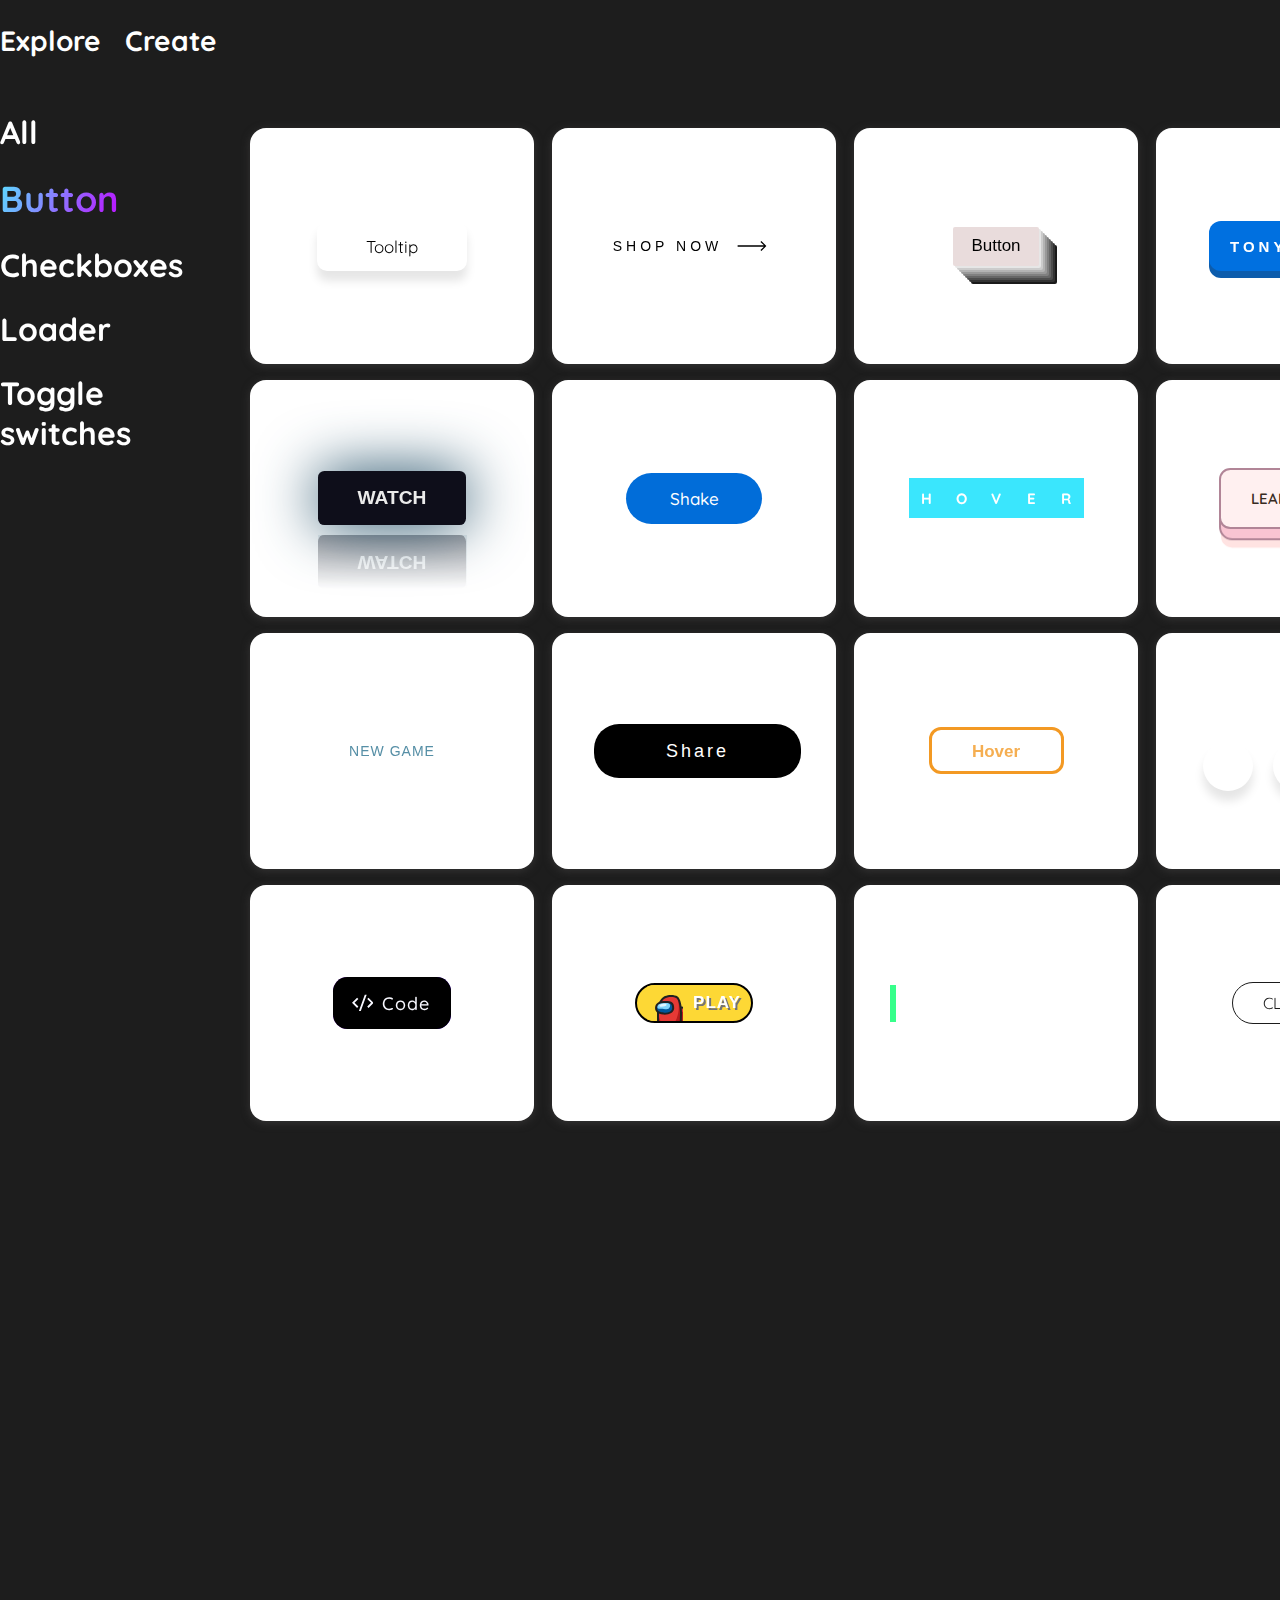
==== Button-page.html @ eda6293b "update" ====
<!DOCTYPE html>
<html lang="en">
  <head>
    <meta charset="UTF-8" />
    <meta http-equiv="X-UA-Compatible" content="IE=edge" />
    <meta name="viewport" content="width=device-width, initial-scale=1.0" />
    <title>Button-page</title>
    <link rel="stylesheet" href="./Button-page.css" />
    <link
      rel="stylesheet"
      href="https://cdnjs.cloudflare.com/ajax/libs/font-awesome/6.4.0/css/all.min.css"
      integrity="sha512-iecdLmaskl7CVkqkXNQ/ZH/XLlvWZOJyj7Yy7tcenmpD1ypASozpmT/E0iPtmFIB46ZmdtAc9eNBvH0H/ZpiBw=="
      crossorigin="anonymous"
      referrerpolicy="no-referrer"
    />
    <link rel="preconnect" href="https://fonts.googleapis.com">
  <link rel="preconnect" href="https://fonts.gstatic.com" crossorigin>
  <link href="https://fonts.googleapis.com/css2?family=Quicksand:wght@300;400;500;600;700&display=swap" rel="stylesheet">

  </head>
  <body>
    <header>
      <div class="h-start">
        <h4>Explore</h4>
        <h4>Create</h4>
      </div>
      <button class="signin" onclick="signInForm()">Sign in</button>
    </header>
    <section class="showcase-button">
      <div id="darken-element" onclick="turnoffFeild()">
    </div>
      <div id="signInField">
        <div id="escape-btn" onclick="turnoffFeild()">
            <i class="fa-solid fa-xmark" onclick="turnoffFeild()"></i>
        </div>
        <label for="email"> Email </label>
        <input type="email" id="Email" placeholder="Email" />
        <label for="password"> Password </label>
        <input type="password" id="Password" placeholder="Password" />
        <button class="Login-btn" type="submit">Sign in</button>
        <div class="signUpField">
          <div class="signUpLine">
            <p>Don't have one ?</p>
            <a href="" class="GoToSignUpField">Create one</a>
          </div>
        </div>
      </div>
      <div class="aside-wrapper">
        <aside class="element-picks">
            <a class="Element" href="link"" >All</>
            <a class="Element" href="/Button-page.html">Button</>
            <a class="Element" href="link">Checkboxes</a>
            <a class="Element" href="/Element-loader-page.html">Loader</a>
            <a class="Element" href="link">Toggle switches</a>
          </aside>
      </div>
      <section class="button-example">
        <div class="line first">
          <div class="small-square">
            <div class="uiverse-tooltip">
              <span class="tooltip-button">uiverse.io</span>
              <span> Tooltip </span>
            </div>
          </div>
          <div class="small-square">
            <button class="cta">
              <span class="hover-underline-animation"> Shop now </span>
              <svg
                viewBox="0 0 46 16"
                height="10"
                width="30"
                xmlns="http://www.w3.org/2000/svg"
                id="arrow-horizontal"
              >
                <path
                  transform="translate(30)"
                  d="M8,0,6.545,1.455l5.506,5.506H-30V9.039H12.052L6.545,14.545,8,16l8-8Z"
                  data-name="Path 10"
                  id="Path_10"
                ></path>
              </svg>
            </button>
          </div>
          <div class="small-square">
            <button class="stack-btn">Button</button>
          </div>
          <div class="small-square">
            <button class="drop-btn" alt="tony stark">
              <i>t</i>
              <i>o</i>
              <i>n</i>
              <i>y</i>
              <i>&nbsp;</i>
              <i>s</i>
              <i>t</i>
              <i>a</i>
              <i>r</i>
              <i>k</i>
            </button>
          </div>
        </div>
        <div class="line second">
          <div class="small-square">
            <button class="btn-watch">Watch</button>
          </div>
          <div class="small-square">
            <button class="shake">Shake</button>
          </div>
          <div class="small-square">
            <div class="button-hover">
              <div class="box-fall">H</div>
              <div class="box-fall">O</div>
              <div class="box-fall">V</div>
              <div class="box-fall">E</div>
              <div class="box-fall">R</div>
            </div>
          </div>
          <div class="small-square">
            <button class="learn-more">Learn More</button>
          </div>
        </div>
        <div class="line third">
          <div class="small-square">
            <div class="buttons">
              <button class="btn">
                <span></span>
                <p
                  data-start="good luck!"
                  data-text="start!"
                  data-title="new game"
                ></p>
              </button>
            </div>
          </div>
          <div class="small-square">
            <button class="social">
              <span>Share</span>
              <div class="container-btn">
                <svg
                  height="45"
                  width="45"
                  xmlns="http://www.w3.org/2000/svg"
                  version="1.1"
                  viewBox="0 0 1024 1024"
                  class="icon"
                >
                  <path
                    fill=""
                    d="M962.267429 233.179429q-38.253714 56.027429-92.598857 95.451429 0.585143 7.972571 0.585143 23.990857 0 74.313143-21.723429 148.260571t-65.974857 141.970286-105.398857 120.32-147.456 83.456-184.539429 31.158857q-154.843429 0-283.428571-82.870857 19.968 2.267429 44.544 2.267429 128.585143 0 229.156571-78.848-59.977143-1.170286-107.446857-36.864t-65.170286-91.136q18.870857 2.852571 34.889143 2.852571 24.576 0 48.566857-6.290286-64-13.165714-105.984-63.707429t-41.984-117.394286l0-2.267429q38.838857 21.723429 83.456 23.405714-37.741714-25.161143-59.977143-65.682286t-22.308571-87.990857q0-50.322286 25.161143-93.110857 69.12 85.138286 168.301714 136.265143t212.260571 56.832q-4.534857-21.723429-4.534857-42.276571 0-76.580571 53.979429-130.56t130.56-53.979429q80.018286 0 134.875429 58.294857 62.317714-11.995429 117.174857-44.544-21.138286 65.682286-81.115429 101.741714 53.174857-5.705143 106.276571-28.598857z"
                  ></path>
                </svg>
                <svg
                  height="45"
                  width="45"
                  xmlns="http://www.w3.org/2000/svg"
                  version="1.1"
                  viewBox="0 0 1024 1024"
                  class="icon"
                >
                  <path
                    fill=""
                    d="M123.52064 667.99143l344.526782 229.708899 0-205.136409-190.802457-127.396658zM88.051421 585.717469l110.283674-73.717469-110.283674-73.717469 0 147.434938zM556.025711 897.627196l344.526782-229.708899-153.724325-102.824168-190.802457 127.396658 0 205.136409zM512 615.994287l155.406371-103.994287-155.406371-103.994287-155.406371 103.994287zM277.171833 458.832738l190.802457-127.396658 0-205.136409-344.526782 229.708899zM825.664905 512l110.283674 73.717469 0-147.434938zM746.828167 458.832738l153.724325-102.824168-344.526782-229.708899 0 205.136409zM1023.926868 356.00857l0 311.98286q0 23.402371-19.453221 36.566205l-467.901157 311.98286q-11.993715 7.459506-24.57249 7.459506t-24.57249-7.459506l-467.901157-311.98286q-19.453221-13.163834-19.453221-36.566205l0-311.98286q0-23.402371 19.453221-36.566205l467.901157-311.98286q11.993715-7.459506 24.57249-7.459506t24.57249 7.459506l467.901157 311.98286q19.453221 13.163834 19.453221 36.566205z"
                  ></path>
                </svg>
                <svg
                  height="45"
                  width="45"
                  xmlns="http://www.w3.org/2000/svg"
                  version="1.1"
                  viewBox="0 0 1024 1024"
                  class="icon"
                >
                  <path
                    fill=""
                    d="M950.930286 512q0 143.433143-83.748571 257.974857t-216.283429 158.573714q-15.433143 2.852571-22.601143-4.022857t-7.168-17.115429l0-120.539429q0-55.442286-29.696-81.115429 32.548571-3.437714 58.587429-10.313143t53.686857-22.308571 46.299429-38.034286 30.281143-59.977143 11.702857-86.016q0-69.12-45.129143-117.686857 21.138286-52.004571-4.534857-116.589714-16.018286-5.12-46.299429 6.290286t-52.589714 25.161143l-21.723429 13.677714q-53.174857-14.848-109.714286-14.848t-109.714286 14.848q-9.142857-6.290286-24.283429-15.433143t-47.689143-22.016-49.152-7.68q-25.161143 64.585143-4.022857 116.589714-45.129143 48.566857-45.129143 117.686857 0 48.566857 11.702857 85.723429t29.988571 59.977143 46.006857 38.253714 53.686857 22.308571 58.587429 10.313143q-22.820571 20.553143-28.013714 58.88-11.995429 5.705143-25.746286 8.557714t-32.548571 2.852571-37.449143-12.288-31.744-35.693714q-10.825143-18.285714-27.721143-29.696t-28.306286-13.677714l-11.410286-1.682286q-11.995429 0-16.603429 2.56t-2.852571 6.582857 5.12 7.972571 7.460571 6.875429l4.022857 2.852571q12.580571 5.705143 24.868571 21.723429t17.993143 29.110857l5.705143 13.165714q7.460571 21.723429 25.161143 35.108571t38.253714 17.115429 39.716571 4.022857 31.744-1.974857l13.165714-2.267429q0 21.723429 0.292571 50.834286t0.292571 30.866286q0 10.313143-7.460571 17.115429t-22.820571 4.022857q-132.534857-44.032-216.283429-158.573714t-83.748571-257.974857q0-119.442286 58.88-220.306286t159.744-159.744 220.306286-58.88 220.306286 58.88 159.744 159.744 58.88 220.306286z"
                  ></path>
                </svg>
              </div>
            </button>
          </div>
          <div class="small-square">
            <div class="container-button">
              <div class="hover bt-1"></div>
              <div class="hover bt-2"></div>
              <div class="hover bt-3"></div>
              <div class="hover bt-4"></div>
              <div class="hover bt-5"></div>
              <div class="hover bt-6"></div>
              <button class="clicked-btn"></button>
            </div>
          </div>
          <div class="small-square">
            <ul class="wrapper-btn-social">
              <li class="icon-social facebook">
                <span class="tooltip-social">Facebook</span>
                <span><i class="fab fa-facebook-f"></i></span>
              </li>
              <li class="icon-social twitter">
                <span class="tooltip-social">Twitter</span>
                <span><i class="fab fa-twitter"></i></span>
              </li>
              <li class="icon-social instagram">
                <span class="tooltip-social">Instagram</span>
                <span><i class="fab fa-instagram"></i></span>
              </li>
            </ul>
          </div>
        </div>
        <div class="line fourth">
          <div class="small-square">
            <button class="cssbuttons-io">
              <span
                ><svg xmlns="http://www.w3.org/2000/svg" viewBox="0 0 24 24">
                  <path fill="none" d="M0 0h24v24H0z"></path>
                  <path
                    fill="currentColor"
                    d="M24 12l-5.657 5.657-1.414-1.414L21.172 12l-4.243-4.243 1.414-1.414L24 12zM2.828 12l4.243 4.243-1.414 1.414L0 12l5.657-5.657L7.07 7.757 2.828 12zm6.96 9H7.66l6.552-18h2.128L9.788 21z"
                  ></path>
                </svg>
                Code</span
              >
            </button>
          </div>
          <div class="small-square">
            <button class="amongus">
              <svg
                height="36px"
                width="36px"
                viewBox="0 0 36 36"
                xmlns="http://www.w3.org/2000/svg"
              >
                <rect fill="#fdd835" y="0" x="0" height="36" width="36"></rect>
                <path
                  d="M38.67,42H11.52C11.27,40.62,11,38.57,11,36c0-5,0-11,0-11s1.44-7.39,3.22-9.59 c1.67-2.06,2.76-3.48,6.78-4.41c3-0.7,7.13-0.23,9,1c2.15,1.42,3.37,6.67,3.81,11.29c1.49-0.3,5.21,0.2,5.5,1.28 C40.89,30.29,39.48,38.31,38.67,42z"
                  fill="#e53935"
                ></path>
                <path
                  d="M39.02,42H11.99c-0.22-2.67-0.48-7.05-0.49-12.72c0.83,4.18,1.63,9.59,6.98,9.79 c3.48,0.12,8.27,0.55,9.83-2.45c1.57-3,3.72-8.95,3.51-15.62c-0.19-5.84-1.75-8.2-2.13-8.7c0.59,0.66,3.74,4.49,4.01,11.7 c0.03,0.83,0.06,1.72,0.08,2.66c4.21-0.15,5.93,1.5,6.07,2.35C40.68,33.85,39.8,38.9,39.02,42z"
                  fill="#b71c1c"
                ></path>
                <path
                  d="M35,27.17c0,3.67-0.28,11.2-0.42,14.83h-2C32.72,38.42,33,30.83,33,27.17 c0-5.54-1.46-12.65-3.55-14.02c-1.65-1.08-5.49-1.48-8.23-0.85c-3.62,0.83-4.57,1.99-6.14,3.92L15,16.32 c-1.31,1.6-2.59,6.92-3,8.96v10.8c0,2.58,0.28,4.61,0.54,5.92H10.5c-0.25-1.41-0.5-3.42-0.5-5.92l0.02-11.09 c0.15-0.77,1.55-7.63,3.43-9.94l0.08-0.09c1.65-2.03,2.96-3.63,7.25-4.61c3.28-0.76,7.67-0.25,9.77,1.13 C33.79,13.6,35,22.23,35,27.17z"
                  fill="#212121"
                ></path>
                <path
                  d="M17.165,17.283c5.217-0.055,9.391,0.283,9,6.011c-0.391,5.728-8.478,5.533-9.391,5.337 c-0.913-0.196-7.826-0.043-7.696-5.337C9.209,18,13.645,17.32,17.165,17.283z"
                  fill="#01579b"
                ></path>
                <path
                  d="M40.739,37.38c-0.28,1.99-0.69,3.53-1.22,4.62h-2.43c0.25-0.19,1.13-1.11,1.67-4.9 c0.57-4-0.23-11.79-0.93-12.78c-0.4-0.4-2.63-0.8-4.37-0.89l0.1-1.99c1.04,0.05,4.53,0.31,5.71,1.49 C40.689,24.36,41.289,33.53,40.739,37.38z"
                  fill="#212121"
                ></path>
                <path
                  d="M10.154,20.201c0.261,2.059-0.196,3.351,2.543,3.546s8.076,1.022,9.402-0.554 c1.326-1.576,1.75-4.365-0.891-5.267C19.336,17.287,12.959,16.251,10.154,20.201z"
                  fill="#81d4fa"
                ></path>
                <path
                  d="M17.615,29.677c-0.502,0-0.873-0.03-1.052-0.069c-0.086-0.019-0.236-0.035-0.434-0.06 c-5.344-0.679-8.053-2.784-8.052-6.255c0.001-2.698,1.17-7.238,8.986-7.32l0.181-0.002c3.444-0.038,6.414-0.068,8.272,1.818 c1.173,1.191,1.712,3,1.647,5.53c-0.044,1.688-0.785,3.147-2.144,4.217C22.785,29.296,19.388,29.677,17.615,29.677z M17.086,17.973 c-7.006,0.074-7.008,4.023-7.008,5.321c-0.001,3.109,3.598,3.926,6.305,4.27c0.273,0.035,0.48,0.063,0.601,0.089 c0.563,0.101,4.68,0.035,6.855-1.732c0.865-0.702,1.299-1.57,1.326-2.653c0.051-1.958-0.301-3.291-1.073-4.075 c-1.262-1.281-3.834-1.255-6.825-1.222L17.086,17.973z"
                  fill="#212121"
                ></path>
                <path
                  d="M15.078,19.043c1.957-0.326,5.122-0.529,4.435,1.304c-0.489,1.304-7.185,2.185-7.185,0.652 C12.328,19.467,15.078,19.043,15.078,19.043z"
                  fill="#e1f5fe"
                ></path>
              </svg>
              <span class="now">now!</span>
              <span class="play">play</span>
            </button>
          </div>
          <div class="small-square">
            <button data-text="Awesome" class="button-univers">
              <span class="actual-text">&nbsp;universe&nbsp;</span>
              <span class="hover-text" aria-hidden="true"
                >&nbsp;universe&nbsp;</span
              >
            </button>
          </div>
          <div class="small-square">
            <a href="#" class="btn"> Click Me</a>
          </div>
        </div>
      </section>
    </section>
    <script src="./Button-page.js"></script>
  </body>
</html>
---- Button-page.css ----
*{
    margin: 0;
    padding: 0;
    box-sizing: border-box;
}
body{
    width: 1440px;
    height: 1600px;
    font-family: 'Quicksand', sans-serif;
    margin: auto;
    background-color: #1d1d1d;
}
header{
    color: white;
    display: flex;
    width: 100%;
    height: 80px;
    justify-content: space-between;
    align-items: center;
  }
  h4{
    color: white;
    font-size: 28px;
    transition: 400ms ease-in;
  }
  .h-start{
    display: flex;
    justify-content: start;
    gap: 24px;
    align-items: center;
  }
  button:hover{
    cursor: pointer;
  }
  button.signin{
    padding: 10px 36px;
    font-size: 24px;
    border-radius: 32px;
    font-weight: 400;
    background-color: #21D4FD;
  background-image: linear-gradient(19deg, #21D4FD 0%, #B721FF 100%);
  color: white;
  font-family: 'Quicksand', sans-serif;
  transition: 1s ease-in;
  border: none;
  }
  button.signin:hover{
    cursor: pointer;
  }
  h4:hover{
    font-size: 32px;
    transition: 400ms ease-out ;
    cursor: pointer;
  }
  .small-square {
    width: 284px;
    height: 236.3px;
    /* background: #575757; */
    border-radius: 16px;
    box-shadow: 0px 2px 8px rgb(53, 52, 52) 
                ;
    background-color: #ffffff;
    background-image: none;
                
                
    display: flex;  
    align-items: center;
    justify-content: center;
    transition: 500ms;
    position: relative;
}
/* .small-square::after{
  position: absolute;
  content: "200";
  right: 12px;
  bottom: 0;

} */
.small-square:hover{
  background-color: #21D4FD;
  background-image: linear-gradient(19deg, #21D4FD 0%, #B721FF 100%);
  cursor: pointer;
  transition:  500ms ease-in;
}
.aside-wrapper{
  position: relative;
}
section.showcase-button {
    display: flex;
    margin: 32px auto;
    width: 100%;
    position: relative;
    
}
aside.element-picks {
    /* font-size: 24px; */
    color: white;
    display: flex;
    flex-direction: column;
    gap: 24px;
    margin-right: 24px ;
    position: sticky;
    top: 20px;
}

div#signInField {
  position: absolute;
  height: 500px;
  width: 872px;
  z-index: 7;
  background: rgb(0, 0, 0);
  left: 50%;
  transform: translate(-50%, 0);
  top: 76px;
  border-radius: 16px;
  padding: 32px 20px ;
  display: flex;
  flex-direction: column;
  justify-content: center;
  align-items: center;
  gap: 24px;
  color: white;
  font-family:'Quicksand', sans-serif ;
  transition: 0.4s ease-in;
  visibility: hidden;
}


/* .active{
  background-color: #5ae0ff;
  background-image: linear-gradient(115deg, #5ae0ff 0%, #b61eff 52%, #71d2aa 90%);
  -webkit-background-clip: text;
} */

.fa-solid{
  color: white;
  font-size: 32px;
  /* background-color: white; */
  margin-left: 768px;
}

.fa-solid:hover{
  cursor: pointer;
}
label{
  font-size: 28px;
}
input#Email{
    padding: 16px 16px;
    width: 426px;
    border: none;
    border-radius: 32px;
}
input#Password{
  padding: 16px 16px;
    width: 426px;
    border: none;
    border-radius: 32px;
    margin-bottom: 16px;
}

button.Login-btn{
  padding: 10px 36px;
  font-size: 24px;
  border-radius: 32px;
  font-weight: 400;
  background-color: #21D4FD;
background-image: linear-gradient(19deg, #21D4FD 0%, #B721FF 100%);
color: white;
font-family: 'Quicksand', sans-serif;
border: none;
}
button.Login-btn:hover{
  cursor: pointer;
}

#darken-element{
  position: fixed;
  display: none;
  width: 100%;
  height: 100%;
  top: 0;
  left: 0;
  right: 0;
  bottom: 0;
  background-color: rgba(0,0,0,0.75);
  z-index: 6;
  cursor: pointer;
  transition: 1s;
  filter: blur(-100%);
  -webkit-filter: blur(-100%)
}

div#signInField p{
  font-size: 18px;
}
div#signInField a{
  text-align: center;
  margin-left: 24px;
  margin-top: 12px;
}


.line{
    display: flex;
    gap: 18px;
    margin: 16px auto;
}

.active{
  background-color: #5ae0ff;
   background-image: linear-gradient(115deg, #5ae0ff 0%, #b61eff 52%, #71d2aa 90%);
   color: transparent;
   -webkit-background-clip: text;
  font-size: 36px;
  font-weight: 700;
  text-decoration: none;
}
.Element{
  font-family: 'Quicksand', sans-serif;
   font-size: 32px;
   font-weight: 700;
   color: white;
   text-decoration: none;
}

.Element:hover{
   background-color: #5ae0ff;
   background-image: linear-gradient(115deg, #5ae0ff 0%, #b61eff 52%, #71d2aa 90%);
   -webkit-background-clip: text;
   color: transparent;
   z-index: 10;
   transition: 0.3s ;
   font-size: 34px;
   cursor: pointer;
}

/* .Element.active{
background-color: #21D4FD;
background-image: linear-gradient(19deg, #21D4FD 0%, #B721FF 100%);
border-radius: 32px;
padding: 12px;
transition: 0.5s;
text-align: center;
} */






/* ----------------------------------------------------------------------------------------------------
                                                      het form
 */

/* button tooltip */

.uiverse-tooltip {
    position: relative;
    background: #ffffff;
    color: #000;
    padding: 15px;
    margin: 10px;
    border-radius: 10px;
    width: 150px;
    height: 50px;
    font-size: 17px;
    display: flex;
    justify-content: center;
    align-items: center;
    flex-direction: column;
    box-shadow: 0 10px 10px rgba(0, 0, 0, 0.1);
    cursor: pointer;
    transition: all 0.2s cubic-bezier(0.68, -0.55, 0.265, 1.55);
  }
  
  .tooltip-button {
    position: absolute;
    top: 0;
    font-size: 14px;
    background: #ffffff;
    color: #ffffff;
    padding: 5px 8px;
    border-radius: 5px;
    box-shadow: 0 10px 10px rgba(0, 0, 0, 0.1);
    opacity: 0;
    pointer-events: none;
    transition: all 0.3s cubic-bezier(0.68, -0.55, 0.265, 1.55);
  }
  
  .tooltip-button::before {
    position: absolute;
    content: "";
    height: 8px;
    width: 8px;
    background: #ffffff;
    bottom: -3px;
    left: 50%;
    transform: translate(-50%) rotate(45deg);
    transition: all 0.3s cubic-bezier(0.68, -0.55, 0.265, 1.55);
  }
  
  .uiverse-tooltip:hover .tooltip-button {
    top: -45px;
    opacity: 1;
    visibility: visible;
    pointer-events: auto;
  }
  
  svg:hover span,
  svg:hover .tooltip-button {
    text-shadow: 0px -1px 0px rgba(0, 0, 0, 0.1);
  }
  
  .uiverse-tooltip:hover,
  .uiverse-tooltip:hover .tooltip-button,
  .uiverse-tooltip:hover .tooltip-button::before {
    background: linear-gradient(320deg, rgb(3, 77, 146), rgb(0, 60, 255));
    color: #ffffff;
  }

  .cta {
    border: none;
    background: none;
  }
  
  .cta span {
    padding-bottom: 7px;
    letter-spacing: 4px;
    font-size: 14px;
    padding-right: 15px;
    text-transform: uppercase;
  }
  
  .cta svg {
    transform: translateX(-8px);
    transition: all 0.3s ease;
  }
  
  .cta:hover svg {
    transform: translateX(0);
  }
  
  .cta:active svg {
    transform: scale(0.9);
  }
  
  .hover-underline-animation {
    position: relative;
    color: black;
    padding-bottom: 20px;
  }
  
  .hover-underline-animation:after {
    content: "";
    position: absolute;
    width: 100%;
    transform: scaleX(0);
    height: 2px;
    bottom: 0;
    left: 0;
    background-color: #000000;
    transform-origin: bottom right;
    transition: transform 0.25s ease-out;
  }
  
  .cta:hover .hover-underline-animation:after {
    transform: scaleX(1);
    transform-origin: bottom left;
  }

/* stack btn */

button.stack-btn {
    transition: all 0.5s;
    font-size: 17px;
    padding: 1ch 2ch;
    background-color: rgb(233, 220, 220);
    color: #000;
    font-family: Roboto, sans-serif;
    border: none;
    border-radius: 2px;
    box-shadow: 2px 2px 0px hsl(0, 0%, 90%),
      4px 4px 0px hsl(0, 0%, 80%),
      6px 6px 0px hsl(0, 0%, 70%),
      8px 8px 0px hsl(0, 0%, 60%),
      10px 10px 0px hsl(0, 0%, 50%),
      12px 12px 0px hsl(0, 0%, 40%),
      14px 14px 0px hsl(0, 0%, 30%),
      16px 16px 0px hsl(0, 0%, 20%),
      18px 18px 0px hsl(0, 0%, 10%);
  }
  
  button.stack-btn:hover {
    background-color: hsl(0, 0%, 50%);
    color: #fff;
    box-shadow: none;
  }
  /* stark button */

  button.drop-btn {
    display: flex;
    align-items: center;
    justify-content: center;
    height: 50px;
    position: relative;
    padding: 0 20px;
    font-size: 18px;
    text-transform: uppercase;
    border: 0;
    box-shadow: hsl(210deg 87% 36%) 0px 7px 0px 0px;
    background-color: hsl(210deg 100% 44%);
    border-radius: 12px;
    overflow: hidden;
    transition: 31ms cubic-bezier(.5, .7, .4, 1);
   }
   
   button.drop-btn:before {
    content: attr(alt);
    display: flex;
    align-items: center;
    justify-content: center;
    position: absolute;
    inset: 0;
    font-size: 15px;
    font-weight: bold;
    color: white;
    letter-spacing: 4px;
    opacity: 1;
   }
   
   button.drop-btn:active {
    box-shadow: none;
    transform: translateY(7px);
    transition: 35ms cubic-bezier(.5, .7, .4, 1);
   }
   
   button.drop-btn:hover:before {
    transition: all .0s;
    transform: translateY(100%);
    opacity: 0;
   }
   
   button.drop-btn i {
    color: white;
    font-size: 15px;
    font-weight: bold;
    letter-spacing: 4px;
    font-style: normal;
    transition: all 2s ease;
    transform: translateY(-20px);
    opacity: 0;
   }
   
   button.drop-btn:hover i {
    transition: all .2s ease;
    transform: translateY(0px);
    opacity: 1;
   }
   
   button.drop-btn:hover i:nth-child(1) {
    transition-delay: 0.045s;
   }
   
   button.drop-btn:hover i:nth-child(2) {
    transition-delay: calc(0.045s * 3);
   }
   
   button.drop-btn:hover i:nth-child(3) {
    transition-delay: calc(0.045s * 4);
   }
   
   button.drop-btn:hover i:nth-child(4) {
    transition-delay: calc(0.045s * 5);
   }
   
   button.drop-btn:hover i:nth-child(6) {
    transition-delay: calc(0.045s * 6);
   }
   
   button.drop-btn:hover i:nth-child(7) {
    transition-delay: calc(0.045s * 7);
   }
   
   button.drop-btn:hover i:nth-child(8) {
    transition-delay: calc(0.045s * 8);
   }
   
   button.drop-btn:hover i:nth-child(9) {
    transition-delay: calc(0.045s * 9);
   }
   
   button.drop-btn:hover i:nth-child(10) {
    transition-delay: calc(0.045s * 10);
   }

/* button-watch */

.btn-watch {
    font-size: 1.2rem;
    padding: 1rem 2.5rem;
    border: none;
    outline: none;
    border-radius: 0.4rem;
    cursor: pointer;
    text-transform: uppercase;
    background-color: rgb(14, 14, 26);
    color: rgb(234, 234, 234);
    font-weight: 700;
    transition: 0.6s;
    box-shadow: 0px 0px 60px #1f4c65;
    -webkit-box-reflect: below 10px linear-gradient(to bottom, rgba(0,0,0,0.0), rgba(0,0,0,0.4));
  }
  
  .btn-watch:active {
    scale: 0.92;
  }
  
  .btn-watch:hover {
    background: rgb(2,29,78);
    background: linear-gradient(270deg, rgba(2, 29, 78, 0.681) 0%, rgba(31, 215, 232, 0.873) 60%);
    color: rgb(4, 4, 38);
  }

  /* shake - button */

  button.shake {
    height: 3em;
    width: 8em;
    border: none;
    border-radius: 10em;
    background: #016DD9;
    font-size: 17px;
    color: #ffffff;
    font-family: inherit;
    font-weight: 500;
   }
   
   button.shake:hover {
    animation: shake3856 0.3s linear infinite both;
   }
   
   @keyframes shake3856 {
    0% {
     -webkit-transform: translate(0);
     transform: translate(0);
    }
   
    20% {
     -webkit-transform: translate(-2px, 2px);
     transform: translate(-2px, 2px);
    }
   
    40% {
     -webkit-transform: translate(-2px, -2px);
     transform: translate(-2px, -2px);
    }
   
    60% {
     -webkit-transform: translate(2px, 2px);
     transform: translate(2px, 2px);
    }
   
    80% {
     -webkit-transform: translate(2px, -2px);
     transform: translate(2px, -2px);
    }
   
    100% {
     -webkit-transform: translate(0);
     transform: translate(0);
    }
   }
   
   /* hover-fall */

   .button-hover {
    display: flex;
  }
  
  .box-fall {
    width: 35px;
    height: 40px;
    display: flex;
    justify-content: center;
    align-items: center;
    font-size: 15px;
    font-weight: 700;
    color: #fff;
    transition: all .8s;
    cursor: pointer;
    position: relative;
    background: rgb(58, 230, 253);
    overflow: hidden;
  }
  
  .box-fall:before {
    content: "W";
    position: absolute;
    top: 0;
    background: #0f0f0f;
    width: 100%;
    height: 100%;
    display: flex;
    align-items: center;
    justify-content: center;
    transform: translateY(100%);
    transition: transform .4s;
  }
  
  .box-fall:nth-child(2)::before {
    transform: translateY(-100%);
    content: 'O';
  }
  
  .box-fall:nth-child(3)::before {
    content: 'R';
  }
  
  .box-fall:nth-child(4)::before {
    transform: translateY(-100%);
    content: 'L';
  }
  
  .box-fall:nth-child(5)::before {
    content: 'D';
  }
  
  .button-hover:hover .box-fall:before {
    transform: translateY(0);
  }

/* learn- more */

button.learn-more {
    position: relative;
    display: inline-block;
    cursor: pointer;
    outline: none;
    border: 0;
    vertical-align: middle;
    text-decoration: none;
    font-family: inherit;
    font-size: 15px;
   }
   
   button.learn-more {
    font-weight: 600;
    color: #382b22;
    text-transform: uppercase;
    padding: 1.25em 2em;
    background: #fff0f0;
    border: 2px solid #b18597;
    border-radius: 0.75em;
    -webkit-transform-style: preserve-3d;
    transform-style: preserve-3d;
    -webkit-transition: background 150ms cubic-bezier(0, 0, 0.58, 1), -webkit-transform 150ms cubic-bezier(0, 0, 0.58, 1);
    transition: transform 150ms cubic-bezier(0, 0, 0.58, 1), background 150ms cubic-bezier(0, 0, 0.58, 1), -webkit-transform 150ms cubic-bezier(0, 0, 0.58, 1);
   }
   
   button.learn-more::before {
    position: absolute;
    content: '';
    width: 100%;
    height: 100%;
    top: 0;
    left: 0;
    right: 0;
    bottom: 0;
    background: #f9c4d2;
    border-radius: inherit;
    -webkit-box-shadow: 0 0 0 2px #b18597, 0 0.625em 0 0 #ffe3e2;
    box-shadow: 0 0 0 2px #b18597, 0 0.625em 0 0 #ffe3e2;
    -webkit-transform: translate3d(0, 0.75em, -1em);
    transform: translate3d(0, 0.75em, -1em);
    transition: transform 150ms cubic-bezier(0, 0, 0.58, 1), box-shadow 150ms cubic-bezier(0, 0, 0.58, 1), -webkit-transform 150ms cubic-bezier(0, 0, 0.58, 1), -webkit-box-shadow 150ms cubic-bezier(0, 0, 0.58, 1);
   }
   
   button.learn-more:hover {
    background: #ffe9e9;
    -webkit-transform: translate(0, 0.25em);
    transform: translate(0, 0.25em);
   }
   
   button.learn-more:hover::before {
    /* -webkit-box-shadow: 0 0 0 2px #b18597, 0 0.5em 0 0 #ffe3e2; */
    box-shadow: 0 0 0 2px #b18597, 0 0.5em 0 0 #ffe3e2;
    -webkit-transform: translate3d(0, 0.5em, -1em);
    transform: translate3d(0, 0.5em, -1em);
   }
   
   button.learn-more:active {
    background: #ffe9e9;
    -webkit-transform: translate(0em, 0.75em);
    transform: translate(0em, 0.75em);
   }
   
   button.learn-more:active::before {
    -webkit-box-shadow: 0 0 0 2px #b18597, 0 0 #ffe3e2;
    box-shadow: 0 0 0 2px #b18597, 0 0 #ffe3e2;
    -webkit-transform: translate3d(0, 0, -1em);
    transform: translate3d(0, 0, -1em);
   }

/* new game */

/*bg*/
/*txt*/
/*success*/
.buttons {
    display: flex;
    justify-content: space-around;
    top: 20px;
    left: 20px;
  }
  
  .buttons button {
    width: 150px;
    height: 50px;
    background-color: white;
    margin: 20px;
    color: #568fa6;
    position: relative;
    overflow: hidden;
    font-size: 14px;
    letter-spacing: 1px;
    font-weight: 500;
    text-transform: uppercase;
    transition: all 0.3s ease;
    cursor: pointer;
    border: 0;
    display: flex;
    align-items: center;
    justify-content: center;
    border-radius: 3px;
  }
  
  .buttons button:before, .buttons button:after {
    content: "";
    position: absolute;
    width: 0;
    height: 2px;
    background-color: #44d8a4;
    transition: all 0.3s cubic-bezier(0.35, 0.1, 0.25, 1);
  }
  
  .buttons button:before {
    right: 0;
    top: 0;
    transition: all 0.5s cubic-bezier(0.35, 0.1, 0.25, 1);
  }
  
  .buttons button:after {
    left: 0;
    bottom: 0;
  }
  
  .buttons button span {
    width: 100%;
    height: 100%;
    position: absolute;
    left: 0;
    top: 0;
    margin: 0;
    padding: 0;
    z-index: 1;
  }
  
  .buttons button span:before, .buttons button span:after {
    content: "";
    position: absolute;
    width: 2px;
    height: 0;
    background-color: #44d8a4;
    transition: all 0.3s cubic-bezier(0.35, 0.1, 0.25, 1);
  }
  
  .buttons button span:before {
    right: 0;
    top: 0;
    transition: all 0.5s cubic-bezier(0.35, 0.1, 0.25, 1);
  }
  
  .buttons button span:after {
    left: 0;
    bottom: 0;
  }
  
  .buttons button p {
    padding: 0;
    margin: 0;
    transition: all 0.4s cubic-bezier(0.35, 0.1, 0.25, 1);
    position: absolute;
    width: 100%;
    height: 100%;
  }
  
  .buttons button p:before, .buttons button p:after {
    position: absolute;
    width: 100%;
    transition: all 0.4s cubic-bezier(0.35, 0.1, 0.25, 1);
    z-index: 1;
    left: 0;
  }
  
  .buttons button p:before {
    content: attr(data-title);
    top: 50%;
    transform: translateY(-50%);
  }
  
  .buttons button p:after {
    content: attr(data-text);
    top: 150%;
    color: #44d8a4;
  }
  
  .buttons button:hover:before, .buttons button:hover:after {
    width: 100%;
  }
  
  .buttons button:hover span {
    z-index: 1;
  }
  
  .buttons button:hover span:before, .buttons button:hover span:after {
    height: 100%;
  }
  
  .buttons button:hover p:before {
    top: -50%;
    transform: rotate(5deg);
  }
  
  .buttons button:hover p:after {
    top: 50%;
    transform: translateY(-50%);
  }
  
  .buttons button.start {
    background-color: #44d8a4;
    box-shadow: 0px 5px 10px -10px rgba(0, 0, 0, 0.2);
    transition: all 0.2s ease;
  }
  
  .buttons button.start p:before {
    top: -50%;
    transform: rotate(5deg);
  }
  
  .buttons button.start p:after {
    color: white;
    transition: all 0s ease;
    content: attr(data-start);
    top: 50%;
    transform: translateY(-50%);
    animation: start 0.3s ease;
    animation-fill-mode: forwards;
  }
  
  @keyframes start {
    from {
      top: -50%;
    }
  }
  
  .buttons button.start:hover:before, .buttons button.start:hover:after {
    display: none;
  }
  
  .buttons button.start:hover span {
    display: none;
  }
  
  .buttons button:active {
    outline: none;
    border: none;
  }
  
  .buttons button:focus {
    outline: 0;
  }

/* btn-social */

button.social {
    height: 4em;
    width: 15em;
    border: none;
    border-radius: 40px;
    background-color: #fff;
  }
  button.social span {
    z-index: 1;
    display: inline-block;
    background-color: black;
    height: 3em;
    width: 11.5em;
    border-radius: 25px;
    color: #fff;
    line-height: 55px;
    font-size: 18px;
    letter-spacing: 3px;
    transition: all 0.5s;
  }
  
  button.social .container-btn {
    z-index: -1;
    width: 0;
    position: relative;
    display: flex;
    justify-content: center;
    transform: translateY(-50px);
    transition: all 0.4s;
  }
  
  button.social .container-btn svg {
    padding: 0 10px;
  }
  
  button.social:hover span {
    width: 0;
  }
  
  button.social:hover .container-btn {
    z-index: 2;
    width: 100%;
  }

  /* click - btn */

  .container-button {
    display: grid;
    grid-template-columns: 1fr 1fr 1fr;
    grid-template-rows: 1fr 1fr;
    grid-template-areas: "bt-1 bt-2 bt-3"
      "bt-4 bt-5 bt-6";
    position: relative;
    perspective: 800;
    padding: 0;
    width: 135px;
    height: 47px;
    transition: all 0.3s ease-in-out;
  }
  
  .container-button:active {
    transform: scale(0.95);
  }
  
  .hover {
    position: absolute;
    width: 100%;
    height: 100%;
    z-index: 200;
  }
  
  .bt-1 {
    grid-area: bt-1;
  }
  
  .bt-2 {
    grid-area: bt-2;
  }
  
  .bt-3 {
    grid-area: bt-3;
  }
  
  .bt-4 {
    grid-area: bt-4;
  }
  
  .bt-5 {
    grid-area: bt-5;
  }
  
  .bt-6 {
    grid-area: bt-6;
  }
  
  .bt-1:hover ~ button.clicked-btn {
    transform: rotateX(15deg) rotateY(-15deg) rotateZ(0deg);
    box-shadow: -2px -2px #18181888;
  }
  
  .bt-1:hover ~ button.clicked-btn::after {
    animation: shake 0.5s ease-in-out 0.3s;
    text-shadow: -2px -2px #18181888;
  }
  
  .bt-3:hover ~ button.clicked-btn {
    transform: rotateX(15deg) rotateY(15deg) rotateZ(0deg);
    box-shadow: 2px -2px #18181888;
  }
  
  .bt-3:hover ~ button.clicked-btn::after {
    animation: shake 0.5s ease-in-out 0.3s;
    text-shadow: 2px -2px #18181888;
  }
  
  .bt-4:hover ~ button.clicked-btn {
    transform: rotateX(-15deg) rotateY(-15deg) rotateZ(0deg);
    box-shadow: -2px 2px #18181888;
  }
  
  .bt-4:hover ~ button.clicked-btn::after {
    animation: shake 0.5s ease-in-out 0.3s;
    text-shadow: -2px 2px #18181888;
  }
  
  .bt-6:hover ~ button.clicked-btn {
    transform: rotateX(-15deg) rotateY(15deg) rotateZ(0deg);
    box-shadow: 2px 2px #18181888;
  }
  
  .bt-6:hover ~ button.clicked-btn::after {
    animation: shake 0.5s ease-in-out 0.3s;
    text-shadow: 2px 2px #18181888;
  }
  
  .hover:hover ~ button.clicked-btn::before {
    background: transparent;
  }
  
  .hover:hover ~ button.clicked-btn::after {
    content: "Click";
    top: -150%;
    transform: translate(-50%, 0);
    font-size: 34px;
    color: #f19c2b;
  }
  
  button.clicked-btn {
    position: absolute;
    padding: 0;
    width: 135px;
    height: 47px;
    background: transparent;
    font-size: 17px;
    font-weight: 900;
    border: 3px solid #f39923;
    border-radius: 12px;
    transition: all 0.3s ease-in-out;
  }
  
  button.clicked-btn::before {
    content: "";
    position: absolute;
    top: 50%;
    left: 50%;
    transform: translate(-50%, -50%);
    width: 135px;
    height: 47px;
    background-color: #f5ae51;
    border-radius: 12px;
    transition: all 0.3s ease-in-out;
    z-index: -1;
  }
  
  button.clicked-btn::after {
    content: "Hover";
    position: absolute;
    top: 50%;
    left: 50%;
    transform: translate(-50%, -50%);
    width: 135px;
    height: 47px;
    background-color: transparent;
    font-size: 17px;
    font-weight: 900;
    line-height: 47px;
    color: #f5ae51;
    border: none;
    border-radius: 12px;
    transition: all 0.3s ease-in-out;
    z-index: 2;
  }
  
  @keyframes shake {
    0% {
      left: 45%;
    }
  
    25% {
      left: 54%;
    }
  
    50% {
      left: 48%;
    }
  
    75% {
      left: 52%;
    }
  
    100% {
      left: 50%;
    }
  }

/* social - btn */

.wrapper-btn-social {
    display: inline-flex;
    list-style: none;
    height: 120px;
    width: 100%;
    padding-top: 40px;
    font-family: "Poppins", sans-serif;
    justify-content: center;
  }
  
  .wrapper-btn-social .icon-social {
    position: relative;
    background: #fff;
    border-radius: 50%;
    margin: 10px;
    width: 50px;
    height: 50px;
    font-size: 18px;
    display: flex;
    justify-content: center;
    align-items: center;
    flex-direction: column;
    box-shadow: 0 10px 10px rgba(0, 0, 0, 0.1);
    cursor: pointer;
    transition: all 0.2s cubic-bezier(0.68, -0.55, 0.265, 1.55);
  }
  
  .wrapper-btn-social .tooltip-social {
    position: absolute;
    top: 0;
    font-size: 14px;
    background: #fff;
    color: #fff;
    padding: 5px 8px;
    border-radius: 5px;
    box-shadow: 0 10px 10px rgba(0, 0, 0, 0.1);
    opacity: 0;
    pointer-events: none;
    transition: all 0.3s cubic-bezier(0.68, -0.55, 0.265, 1.55);
  }
  
  .wrapper-btn-social .tooltip-social::before {
    position: absolute;
    content: "";
    height: 8px;
    width: 8px;
    background: #fff;
    bottom: -3px;
    left: 50%;
    transform: translate(-50%) rotate(45deg);
    transition: all 0.3s cubic-bezier(0.68, -0.55, 0.265, 1.55);
  }
  
  .wrapper-btn-social .icon-social:hover .tooltip-social {
    top: -45px;
    opacity: 1;
    visibility: visible;
    pointer-events: auto;
  }
  
  .wrapper-btn-social .icon-social:hover span,
  .wrapper-btn-social .icon-social:hover .tooltip-social {
    text-shadow: 0px -1px 0px rgba(0, 0, 0, 0.1);
  }
  
  .wrapper-btn-social .facebook:hover,
  .wrapper-btn-social .facebook:hover .tooltip-social,
  .wrapper-btn-social .facebook:hover .tooltip-social::before {
    background: #1877F2;
    color: #fff;
  }
  
  .wrapper-btn-social .twitter:hover,
  .wrapper-btn-social .twitter:hover .tooltip-social,
  .wrapper-btn-social .twitter:hover .tooltip-social::before {
    background: #1DA1F2;
    color: #fff;
  }
  
  .wrapper-btn-social .instagram:hover,
  .wrapper-btn-social .instagram:hover .tooltip-social,
  .wrapper-btn-social .instagram:hover .tooltip-social::before {
    background: #E4405F;
    color: #fff;
  }

  /* code - btn */

  .cssbuttons-io {
    position: relative;
    font-family: inherit;
    font-weight: 500;
    font-size: 18px;
    letter-spacing: 0.05em;
    border-radius: 0.8em;
    border: none;
    background: linear-gradient(to right, #8e2de2, #4a00e0);
    color: ghostwhite;
    overflow: hidden;
  }
  
  .cssbuttons-io svg {
    width: 1.2em;
    height: 1.2em;
    margin-right: 0.5em;
  }
  
  .cssbuttons-io span {
    position: relative;
    z-index: 10;
    transition: color 0.4s;
    display: inline-flex;
    align-items: center;
    padding: 0.8em 1.2em 0.8em 1.05em;
  }
  
  .cssbuttons-io::before,
  .cssbuttons-io::after {
    position: absolute;
    top: 0;
    left: 0;
    width: 100%;
    height: 100%;
    z-index: 0;
  }
  
  .cssbuttons-io::before {
    content: "";
    background: #000;
    width: 120%;
    left: -10%;
    transform: skew(30deg);
    transition: transform 0.4s cubic-bezier(0.3, 1, 0.8, 1);
  }
  
  .cssbuttons-io:hover::before {
    transform: translate3d(100%, 0, 0);
  }
  
  .cssbuttons-io:active {
    transform: scale(0.95);
  }
  
/* amongus - btn */

button.amongus {
    display: flex;
    align-items: center;
    justify-content: center;
    gap: 10px;
    padding: 0 10px;
    color: white;
    text-shadow: 2px 2px rgb(116, 116, 116);
    text-transform: uppercase;
    border: solid 2px black;
    letter-spacing: 1px;
    font-weight: 600;
    font-size: 17px;
    background-color: hsl(49deg 98% 60%);
    border-radius: 50px;
    position: relative;
    overflow: hidden;
    transition: all .5s ease;
  }
  
  button.amongus:active {
    transform: scale(.9);
    transition: all 100ms ease;
  }
  
  button.amongus svg {
    transition: all .5s ease;
    z-index: 2;
  }
  
  .play {
    transition: all .5s ease;
    transition-delay: 300ms;
  }
  
  button.amongus:hover svg {
    transform: scale(3) translate(50%);
  }
  
  .now {
    position: absolute;
    left: 0;
    transform: translateX(-100%);
    transition: all .5s ease;
    z-index: 2;
  }
  
  button.amongus:hover .now {
    transform: translateX(10px);
    transition-delay: 300ms;
  }
  
  button.amongus:hover .play {
    transform: translateX(200%);
    transition-delay: 300ms;
  }

  /* glowing button */

/* === removing default button style ===*/
.button-univers {
    margin: 0;
    height: auto;
    background: transparent;
    padding: 0;
    border: none;
  }
  
  /* button styling */
  .button-univers {
    --border-right: 6px;
    --text-stroke-color: rgba(255,255,255,0.6);
    --animation-color: #37FF8B;
    --fs-size: 2em;
    letter-spacing: 3px;
    text-decoration: none;
    font-size: var(--fs-size);
    font-family: "Arial";
    position: relative;
    text-transform: uppercase;
    color: transparent;
    -webkit-text-stroke: 1px var(--text-stroke-color);
  }
  /* this is the text, when you hover on button */
  .hover-text {
    position: absolute;
    box-sizing: border-box;
    content: attr(data-text);
    color: var(--animation-color);
    width: 0%;
    inset: 0;
    border-right: var(--border-right) solid var(--animation-color);
    overflow: hidden;
    transition: 0.5s;
    -webkit-text-stroke: 1px var(--animation-color);
  }
  /* hover */
  .button-univers:hover .hover-text {
    width: 100%;
    filter: drop-shadow(0 0 23px var(--animation-color))
  }

  /*  */

  .btn:link,
  .btn:visited {
   text-transform: uppercase;
   text-decoration: none;
   color: rgb(27, 27, 27);
   padding: 10px 30px;
   border: 1px solid;
   border-radius: 1000px;
   display: inline-block;
   transition: all .2s;
   position: relative;
  }
  
  .btn:hover {
   transform: translateY(-5px);
   box-shadow: 0 10px 20px rgba(27, 27, 27, .5);
  }
  
  .btn:active {
   transform: translateY(-3px);
  }
  
  .btn::after {
   content: "";
   display: inline-block;
   height: 100%;
   width: 100%;
   border-radius: 100px;
   top: 0;
   left: 0;
   position: absolute;
   z-index: -1;
   transition: all .3s;
  }
  
  .btn:hover::after {
   background-color: rgb(0, 238, 255);
   transform: scaleX(1.4) scaleY(1.5);
   opacity: 0;
  }
  
  @keyframes apeared {
    from {
      top: -50%
    };
    0% {
      opacity: 0%;
    };

    15% {
      opacity: 15%;
    }
    25%{
      opacity: 30%;
    }
    40%{
      opacity: 40%;
    }
    50% {
      opacity: 50%;
    };
    60%{
      opacity: 60%;
    }
    75%{
      opacity: 75%;
    }
    85%{
      opacity: 85%;
    }
    100%{
      opacity: 100%;
    };
  }

  @keyframes disapear{
    
    from{
      top: 76px;
    }
    to {
      top: -50%;
    }
  }
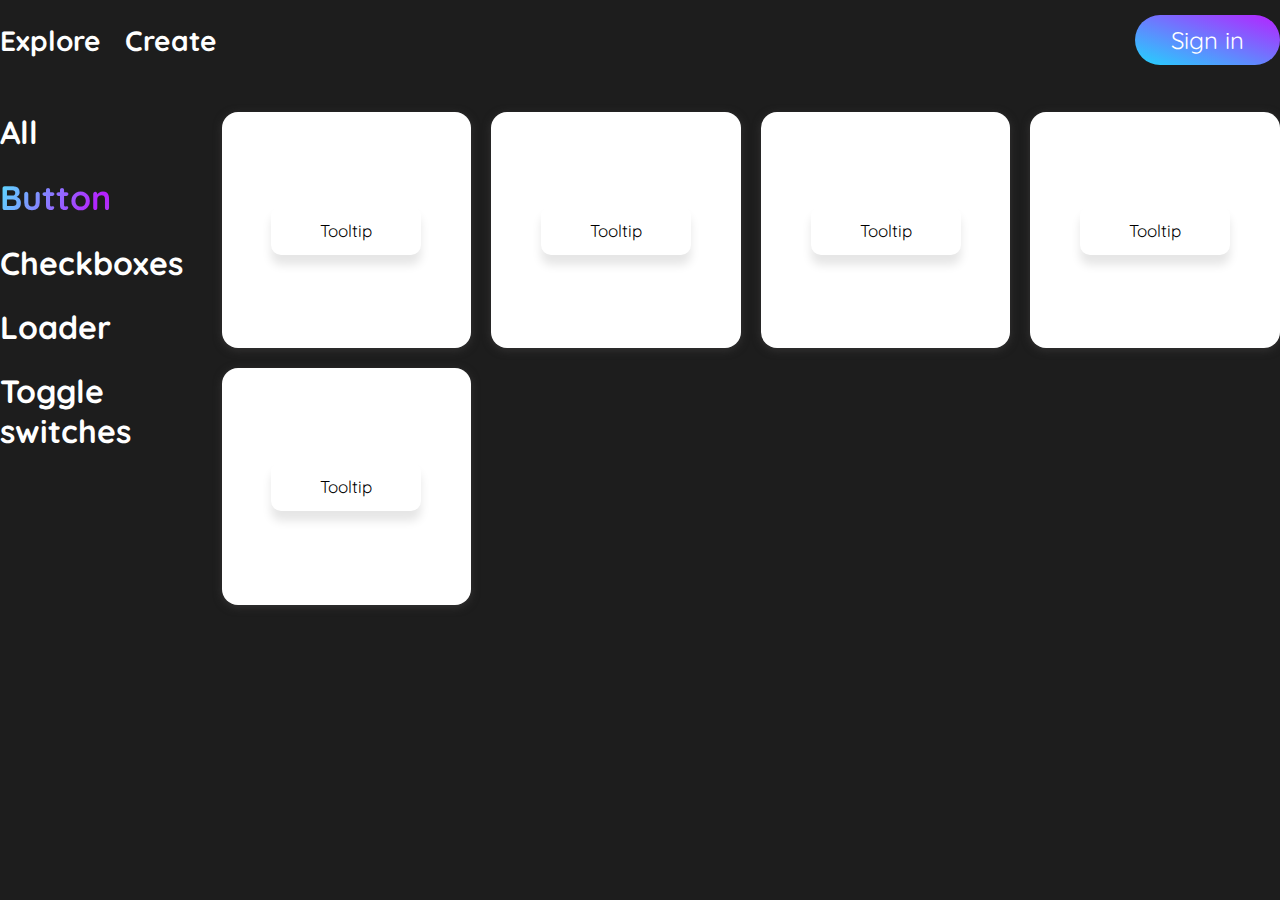
==== commit 17d94921: "update" ====
--- a/Button-page.html
+++ b/Button-page.html
@@ -20,11 +20,15 @@
   </head>
   <body>
     <header>
-      <div class="h-start">
-        <h4>Explore</h4>
-        <h4>Create</h4>
-      </div>
-      <button class="signin" onclick="signInForm()">Sign in</button>
+      <div class="section-header">
+        <div class="h-start">
+          <h4>Explore</h4>
+          <h4>Create</h4>
+        </div>
+        <button class="signin" onclick="signInForm()">Sign in</button>
+        <button class="button button--secondary burger-button"><svg xmlns="http://www.w3.org/2000/svg" viewBox="0 0 24 24" width="24" height="24"><path fill="none" d="M0 0h24v24H0z"></path><path fill="currentColor" d="M3 4h18v2H3V4zm0 7h18v2H3v-2zm0 7h18v2H3v-2z"></path></svg></button>
+      </div>
+      
     </header>
     <section class="showcase-button">
       <div id="darken-element" onclick="turnoffFeild()">
@@ -53,8 +57,9 @@
             <a class="Element" href="/Element-loader-page.html">Loader</a>
             <a class="Element" href="link">Toggle switches</a>
           </aside>
-      </div>
-      <section class="button-example">
+         
+      </div>
+      <!-- <section class="button-example">
         <div class="line first">
           <div class="small-square">
             <div class="uiverse-tooltip">
@@ -280,7 +285,40 @@
           </div>
         </div>
       </section>
-    </section>
+    </section> -->
+    <div class="content content-btn">
+      <div class="small-square">
+        <div class="uiverse-tooltip">
+          <span class="tooltip-button">uiverse.io</span>
+          <span> Tooltip </span>
+        </div>
+      </div>
+      <div class="small-square">
+        <div class="uiverse-tooltip">
+          <span class="tooltip-button">uiverse.io</span>
+          <span> Tooltip </span>
+        </div>
+      </div>
+      <div class="small-square">
+        <div class="uiverse-tooltip">
+          <span class="tooltip-button">uiverse.io</span>
+          <span> Tooltip </span>
+        </div>
+      </div>
+      <div class="small-square">
+        <div class="uiverse-tooltip">
+          <span class="tooltip-button">uiverse.io</span>
+          <span> Tooltip </span>
+        </div>
+      </div>
+      <div class="small-square">
+        <div class="uiverse-tooltip">
+          <span class="tooltip-button">uiverse.io</span>
+          <span> Tooltip </span>
+        </div>
+      </div>
+    </div>
+    
     <script src="./Button-page.js"></script>
   </body>
 </html>
--- a/Button-page.css
+++ b/Button-page.css
@@ -4,8 +4,8 @@
     box-sizing: border-box;
 }
 body{
-    width: 1440px;
-    height: 1600px;
+    /* width: 1440px; */
+    /* height: 1600px; */
     font-family: 'Quicksand', sans-serif;
     margin: auto;
     background-color: #1d1d1d;
@@ -13,7 +13,7 @@
 header{
     color: white;
     display: flex;
-    width: 100%;
+    /* width: 100%; */
     height: 80px;
     justify-content: space-between;
     align-items: center;
@@ -53,7 +53,7 @@
     cursor: pointer;
   }
   .small-square {
-    width: 284px;
+    /* width: 284px; */
     height: 236.3px;
     /* background: #575757; */
     border-radius: 16px;
@@ -106,7 +106,7 @@
 div#signInField {
   position: absolute;
   height: 500px;
-  width: 872px;
+  /* width: 872px; */
   z-index: 7;
   background: rgb(0, 0, 0);
   left: 50%;
@@ -207,14 +207,22 @@
     margin: 16px auto;
 }
 
+.GoToSignUpField{
+  text-decoration: none;
+  color: rgb(212, 212, 212);
+  font-size: 16px;
+}
+
+
 .active{
   background-color: #5ae0ff;
    background-image: linear-gradient(115deg, #5ae0ff 0%, #b61eff 52%, #71d2aa 90%);
    color: transparent;
    -webkit-background-clip: text;
-  font-size: 36px;
+  font-size: 34px;
   font-weight: 700;
   text-decoration: none;
+  
 }
 .Element{
   font-family: 'Quicksand', sans-serif;
@@ -1432,4 +1440,53 @@
     to {
       top: -50%;
     }
-  }+  }
+  .burger-button {
+    position: absolute;
+    top: 12px;
+    right: 20px;
+    padding-left: 15px;
+    padding-right: 15px;
+    display: none;
+}
+.section-header {
+  display: flex;
+  width: 100%;
+  justify-content: space-between;
+}
+
+
+
+/* RESPONISVE FIX */
+.content-btn {
+  display: grid;
+  grid-template-columns: repeat(4,1fr);
+  gap: 20px;
+  width: 100%;
+  
+}
+
+@media only screen and (max-width: 768px){
+  .burger-button {
+      display: block;
+  }
+  .signin {
+    display: none;
+  }
+  .content-btn { 
+    grid-template-columns: repeat(1,1fr);
+  }
+  input#Email{ 
+    width: 200px;
+  }
+  input#Password{
+    width: 200px;
+  }
+}
+@media only screen and (max-width: 1024px){ 
+
+}
+@media only screen and (max-width: 1336px){ 
+
+}
+  
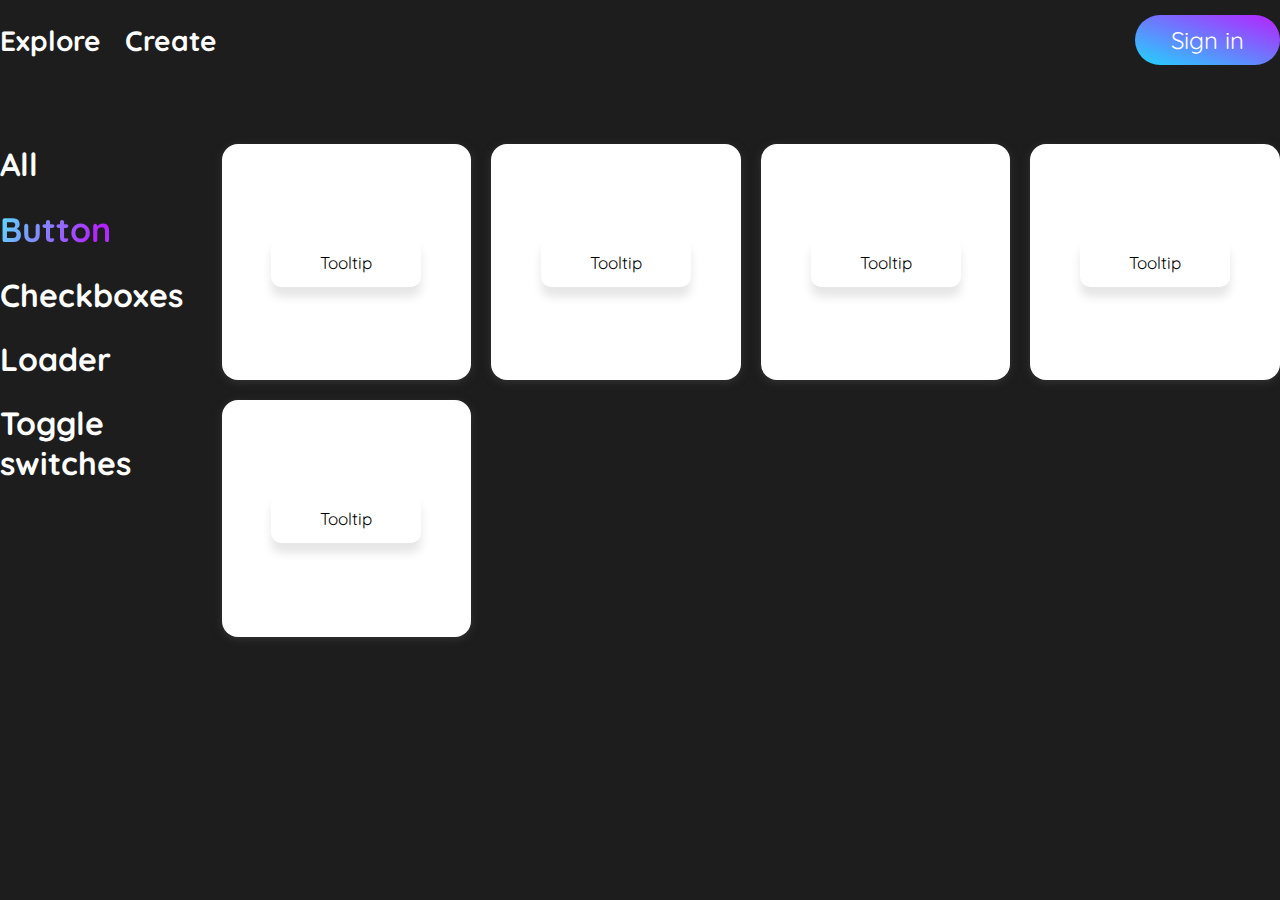
==== commit 59154ae3: "Responsive-update menu nav mobile" ====
--- a/Button-page.html
+++ b/Button-page.html
@@ -1,65 +1,109 @@
 <!DOCTYPE html>
 <html lang="en">
-  <head>
-    <meta charset="UTF-8" />
-    <meta http-equiv="X-UA-Compatible" content="IE=edge" />
-    <meta name="viewport" content="width=device-width, initial-scale=1.0" />
-    <title>Button-page</title>
-    <link rel="stylesheet" href="./Button-page.css" />
-    <link
-      rel="stylesheet"
-      href="https://cdnjs.cloudflare.com/ajax/libs/font-awesome/6.4.0/css/all.min.css"
-      integrity="sha512-iecdLmaskl7CVkqkXNQ/ZH/XLlvWZOJyj7Yy7tcenmpD1ypASozpmT/E0iPtmFIB46ZmdtAc9eNBvH0H/ZpiBw=="
-      crossorigin="anonymous"
-      referrerpolicy="no-referrer"
-    />
-    <link rel="preconnect" href="https://fonts.googleapis.com">
+
+<head>
+  <meta charset="UTF-8" />
+  <meta http-equiv="X-UA-Compatible" content="IE=edge" />
+  <meta name="viewport" content="width=device-width, initial-scale=1.0" />
+  <title>Button-page</title>
+  <link rel="stylesheet" href="./Button-page.css" />
+  <link rel="stylesheet" href="https://cdnjs.cloudflare.com/ajax/libs/font-awesome/6.4.0/css/all.min.css"
+    integrity="sha512-iecdLmaskl7CVkqkXNQ/ZH/XLlvWZOJyj7Yy7tcenmpD1ypASozpmT/E0iPtmFIB46ZmdtAc9eNBvH0H/ZpiBw=="
+    crossorigin="anonymous" referrerpolicy="no-referrer" />
+  <link rel="preconnect" href="https://fonts.googleapis.com">
   <link rel="preconnect" href="https://fonts.gstatic.com" crossorigin>
-  <link href="https://fonts.googleapis.com/css2?family=Quicksand:wght@300;400;500;600;700&display=swap" rel="stylesheet">
-
-  </head>
-  <body>
-    <header>
-      <div class="section-header">
-        <div class="h-start">
-          <h4>Explore</h4>
-          <h4>Create</h4>
-        </div>
-        <button class="signin" onclick="signInForm()">Sign in</button>
-        <button class="button button--secondary burger-button"><svg xmlns="http://www.w3.org/2000/svg" viewBox="0 0 24 24" width="24" height="24"><path fill="none" d="M0 0h24v24H0z"></path><path fill="currentColor" d="M3 4h18v2H3V4zm0 7h18v2H3v-2zm0 7h18v2H3v-2z"></path></svg></button>
-      </div>
-      
-    </header>
-    <section class="showcase-button">
-      <div id="darken-element" onclick="turnoffFeild()">
-    </div>
-      <div id="signInField">
-        <div id="escape-btn" onclick="turnoffFeild()">
-            <i class="fa-solid fa-xmark" onclick="turnoffFeild()"></i>
-        </div>
-        <label for="email"> Email </label>
-        <input type="email" id="Email" placeholder="Email" />
-        <label for="password"> Password </label>
-        <input type="password" id="Password" placeholder="Password" />
-        <button class="Login-btn" type="submit">Sign in</button>
-        <div class="signUpField">
-          <div class="signUpLine">
-            <p>Don't have one ?</p>
-            <a href="" class="GoToSignUpField">Create one</a>
-          </div>
-        </div>
-      </div>
-      <div class="aside-wrapper">
-        <aside class="element-picks">
-            <a class="Element" href="link"" >All</>
-            <a class="Element" href="/Button-page.html">Button</>
-            <a class="Element" href="link">Checkboxes</a>
-            <a class="Element" href="/Element-loader-page.html">Loader</a>
-            <a class="Element" href="link">Toggle switches</a>
-          </aside>
-         
-      </div>
-      <!-- <section class="button-example">
+  <link href="https://fonts.googleapis.com/css2?family=Quicksand:wght@300;400;500;600;700&display=swap"
+    rel="stylesheet">
+
+</head>
+
+<body>
+  <header>
+    <div class="section-header">
+      <div class="h-start">
+        <h4>Explore</h4>
+        <h4>Create</h4>
+      </div>
+      <button class="signin" onclick="signInForm()">Sign in</button>
+      <button class="button button--secondary burger-button" onclick="mobileMenuNav()"><svg xmlns="http://www.w3.org/2000/svg" viewBox="0 0 24 24"
+          width="24" height="24">
+          <path fill="none" d="M0 0h24v24H0z"></path>
+          <path fill="currentColor" d="M3 4h18v2H3V4zm0 7h18v2H3v-2zm0 7h18v2H3v-2z"></path>
+        </svg></button>
+    </div>
+  </header>
+  <section class="mobile-nav" id="mobileNav">
+    <a class="link" href="link">All</a>
+    <a class="link" href="/Button-page.html">Button</a>
+    <a class="link" href="/link">Checkboxes</a>
+    <a class="link" href="/Element-loader-page.html">Loader</a>
+    <a class="link" href="/link">Toggle switches</a>
+  </section>
+  <section class="showcase-button">
+    <div id="darken-element" onclick="turnoffFeild()">
+    </div>
+    <div id="signInField">
+      <div id="escape-btn" onclick="turnoffFeild()" class="close-dialog">
+        <i class="fa-solid fa-xmark" onclick="turnoffFeild()"></i>
+      </div>
+      <label for="email"> Email </label>
+      <input type="email" id="Email" placeholder="Email" />
+      <label for="password"> Password </label>
+      <input type="password" id="Password" placeholder="Password" />
+      <button class="Login-btn" type="submit">Sign in</button>
+      <div class="signUpField">
+        <div class="signUpLine">
+          <p>Don't have one ?</p>
+          <a href="" class="GoToSignUpField">Create one</a>
+        </div>
+      </div>
+    </div>
+  </section>
+
+  <div class="container container--btn" id="container">
+    <div class="aside-wrapper">
+      <aside class="element-picks">
+        <a class="Element" href="link">All</a>
+        <a class="Element" href="/Button-page.html">Button</a>
+        <a class="Element" href="/link">Checkboxes</a>
+        <a class="Element" href="/Element-loader-page.html">Loader</a>
+        <a class="Element" href="/link">Toggle switches</a>
+      </aside>
+    </div>
+    <div class="content content-btn">
+      <div class="small-square">
+        <div class="uiverse-tooltip">
+          <span class="tooltip-button">uiverse.io</span>
+          <span> Tooltip </span>
+        </div>
+      </div>
+      <div class="small-square">
+        <div class="uiverse-tooltip">
+          <span class="tooltip-button">uiverse.io</span>
+          <span> Tooltip </span>
+        </div>
+      </div>
+      <div class="small-square">
+        <div class="uiverse-tooltip">
+          <span class="tooltip-button">uiverse.io</span>
+          <span> Tooltip </span>
+        </div>
+      </div>
+      <div class="small-square">
+        <div class="uiverse-tooltip">
+          <span class="tooltip-button">uiverse.io</span>
+          <span> Tooltip </span>
+        </div>
+      </div>
+      <div class="small-square">
+        <div class="uiverse-tooltip">
+          <span class="tooltip-button">uiverse.io</span>
+          <span> Tooltip </span>
+        </div>
+      </div>
+    </div>
+  </div>
+  <!-- <section class="button-example">
         <div class="line first">
           <div class="small-square">
             <div class="uiverse-tooltip">
@@ -286,39 +330,9 @@
         </div>
       </section>
     </section> -->
-    <div class="content content-btn">
-      <div class="small-square">
-        <div class="uiverse-tooltip">
-          <span class="tooltip-button">uiverse.io</span>
-          <span> Tooltip </span>
-        </div>
-      </div>
-      <div class="small-square">
-        <div class="uiverse-tooltip">
-          <span class="tooltip-button">uiverse.io</span>
-          <span> Tooltip </span>
-        </div>
-      </div>
-      <div class="small-square">
-        <div class="uiverse-tooltip">
-          <span class="tooltip-button">uiverse.io</span>
-          <span> Tooltip </span>
-        </div>
-      </div>
-      <div class="small-square">
-        <div class="uiverse-tooltip">
-          <span class="tooltip-button">uiverse.io</span>
-          <span> Tooltip </span>
-        </div>
-      </div>
-      <div class="small-square">
-        <div class="uiverse-tooltip">
-          <span class="tooltip-button">uiverse.io</span>
-          <span> Tooltip </span>
-        </div>
-      </div>
-    </div>
-    
-    <script src="./Button-page.js"></script>
-  </body>
-</html>
+
+
+  <script src="./Button-page.js"></script>
+</body>
+
+</html>--- a/Button-page.css
+++ b/Button-page.css
@@ -17,6 +17,8 @@
     height: 80px;
     justify-content: space-between;
     align-items: center;
+    z-index: 100
+   
   }
   h4{
     color: white;
@@ -90,7 +92,6 @@
     margin: 32px auto;
     width: 100%;
     position: relative;
-    
 }
 aside.element-picks {
     /* font-size: 24px; */
@@ -136,7 +137,7 @@
   color: white;
   font-size: 32px;
   /* background-color: white; */
-  margin-left: 768px;
+  /* margin-left: 768px; */
 }
 
 .fa-solid:hover{
@@ -1463,8 +1464,37 @@
   grid-template-columns: repeat(4,1fr);
   gap: 20px;
   width: 100%;
-  
-}
+}
+.container--btn {
+  display: flex;
+}
+.close-dialog {
+  width:100%;
+  text-align: end;
+}
+
+.mobile-nav{
+  top: 0;
+  left:0;
+  width: 100%;
+  height: 100%;
+  display:flex;
+  gap:20px;
+  text-align: center;
+  flex-direction: column;
+  background-color: #1d1d1d;
+  /* position:absolute; */
+  display: none;
+  z-index: 99;
+}
+.mobile-nav a{
+  color: white;
+  text-decoration-line: none;
+  @media only screen and (max-width: 768px){ 
+    
+  }
+}
+
 
 @media only screen and (max-width: 768px){
   .burger-button {
@@ -1474,7 +1504,10 @@
     display: none;
   }
   .content-btn { 
-    grid-template-columns: repeat(1,1fr);
+    grid-template-columns: repeat(1,1fr) !important;
+  }
+  .aside-wrapper {
+    display: none;
   }
   input#Email{ 
     width: 200px;
@@ -1482,8 +1515,15 @@
   input#Password{
     width: 200px;
   }
+  div#signInField {
+    padding: 0;
+    max-width: 300px;
+  }
 }
 @media only screen and (max-width: 1024px){ 
+  .content-btn { 
+    grid-template-columns: repeat(2,1fr);
+  }
 
 }
 @media only screen and (max-width: 1336px){ 
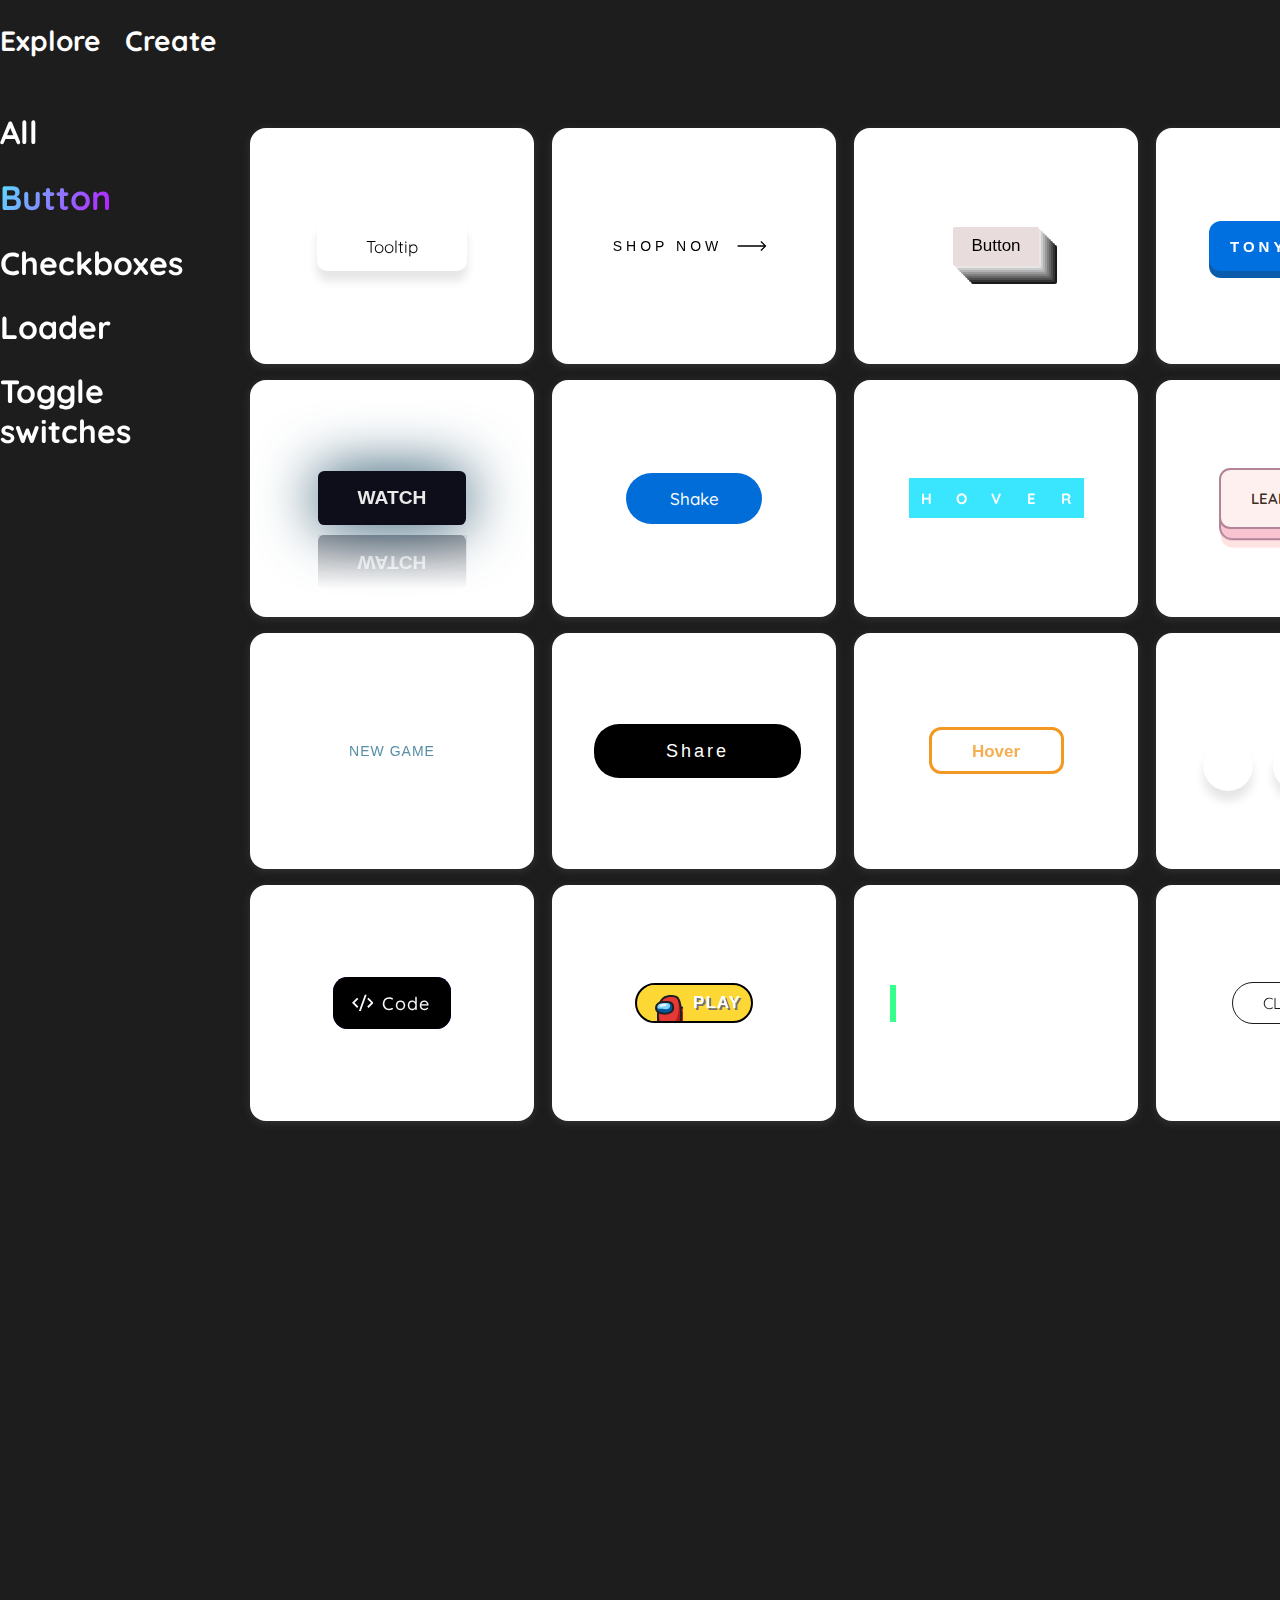
==== commit efe91ac4: "no message" ====
--- a/Button-page.html
+++ b/Button-page.html
@@ -1,109 +1,94 @@
 <!DOCTYPE html>
 <html lang="en">
-
-<head>
-  <meta charset="UTF-8" />
-  <meta http-equiv="X-UA-Compatible" content="IE=edge" />
-  <meta name="viewport" content="width=device-width, initial-scale=1.0" />
-  <title>Button-page</title>
-  <link rel="stylesheet" href="./Button-page.css" />
-  <link rel="stylesheet" href="https://cdnjs.cloudflare.com/ajax/libs/font-awesome/6.4.0/css/all.min.css"
-    integrity="sha512-iecdLmaskl7CVkqkXNQ/ZH/XLlvWZOJyj7Yy7tcenmpD1ypASozpmT/E0iPtmFIB46ZmdtAc9eNBvH0H/ZpiBw=="
-    crossorigin="anonymous" referrerpolicy="no-referrer" />
-  <link rel="preconnect" href="https://fonts.googleapis.com">
+  <head>
+    <meta charset="UTF-8" />
+    <meta http-equiv="X-UA-Compatible" content="IE=edge" />
+    <meta name="viewport" content="width=device-width, initial-scale=1.0" />
+    <title>Button-page</title>
+    <link rel="stylesheet" href="./Button-page.css" />
+    <link
+      rel="stylesheet"
+      href="https://cdnjs.cloudflare.com/ajax/libs/font-awesome/6.4.0/css/all.min.css"
+      integrity="sha512-iecdLmaskl7CVkqkXNQ/ZH/XLlvWZOJyj7Yy7tcenmpD1ypASozpmT/E0iPtmFIB46ZmdtAc9eNBvH0H/ZpiBw=="
+      crossorigin="anonymous"
+      referrerpolicy="no-referrer"
+    />
+    <link rel="preconnect" href="https://fonts.googleapis.com">
   <link rel="preconnect" href="https://fonts.gstatic.com" crossorigin>
-  <link href="https://fonts.googleapis.com/css2?family=Quicksand:wght@300;400;500;600;700&display=swap"
-    rel="stylesheet">
-
-</head>
-
-<body>
-  <header>
-    <div class="section-header">
+  <link href="https://fonts.googleapis.com/css2?family=Quicksand:wght@300;400;500;600;700&display=swap" rel="stylesheet">
+
+  </head>
+  <body>
+    <header>
       <div class="h-start">
-        <h4>Explore</h4>
+        <h4 onclick="location.href='/Button-page.html'">Explore</h4>
         <h4>Create</h4>
       </div>
       <button class="signin" onclick="signInForm()">Sign in</button>
-      <button class="button button--secondary burger-button" onclick="mobileMenuNav()"><svg xmlns="http://www.w3.org/2000/svg" viewBox="0 0 24 24"
-          width="24" height="24">
-          <path fill="none" d="M0 0h24v24H0z"></path>
-          <path fill="currentColor" d="M3 4h18v2H3V4zm0 7h18v2H3v-2zm0 7h18v2H3v-2z"></path>
-        </svg></button>
+    </header>
+    <section class="showcase-button">
+      <div id="darken-element" onclick="turnoffFeild()">
     </div>
-  </header>
-  <section class="mobile-nav" id="mobileNav">
-    <a class="link" href="link">All</a>
-    <a class="link" href="/Button-page.html">Button</a>
-    <a class="link" href="/link">Checkboxes</a>
-    <a class="link" href="/Element-loader-page.html">Loader</a>
-    <a class="link" href="/link">Toggle switches</a>
-  </section>
-  <section class="showcase-button">
-    <div id="darken-element" onclick="turnoffFeild()">
-    </div>
+    <form onsubmit="login()">
     <div id="signInField">
-      <div id="escape-btn" onclick="turnoffFeild()" class="close-dialog">
-        <i class="fa-solid fa-xmark" onclick="turnoffFeild()"></i>
+      <div id="escape-btn" onclick="turnoffFeild()">
+          <i class="fa-solid fa-xmark" onclick="turnoffFeild()"></i>
       </div>
       <label for="email"> Email </label>
       <input type="email" id="Email" placeholder="Email" />
       <label for="password"> Password </label>
       <input type="password" id="Password" placeholder="Password" />
-      <button class="Login-btn" type="submit">Sign in</button>
+      <button class="Login-btn" type="submit">Login</button>
       <div class="signUpField">
         <div class="signUpLine">
-          <p>Don't have one ?</p>
-          <a href="" class="GoToSignUpField">Create one</a>
+          <p>Don't have one?</p>
+          <p class="GoToSignUpField" onclick="onsignupField()" >Create one</p>
         </div>
       </div>
     </div>
-  </section>
-
-  <div class="container container--btn" id="container">
-    <div class="aside-wrapper">
-      <aside class="element-picks">
-        <a class="Element" href="link">All</a>
-        <a class="Element" href="/Button-page.html">Button</a>
-        <a class="Element" href="/link">Checkboxes</a>
-        <a class="Element" href="/Element-loader-page.html">Loader</a>
-        <a class="Element" href="/link">Toggle switches</a>
-      </aside>
+  </form>
+
+
+
+  <form onsubmit="SignUp()">
+    <div id="sign-Up-Field">
+      <div id="escape-btn" onclick="turnoffFeild()">
+          <i class="fa-solid fa-xmark" onclick="turnoffFeild()"></i>
+      </div>
+      <label for="name"> User Name </label>
+      <input type="name" id="Name" placeholder="User name"/>
+      <label for="email"> Email </label>
+      <input type="email" id="SignUpEmail" placeholder="Email" />
+      <label for="password"> Password </label>
+      <input type="password" id="SignUpPassword" placeholder="Password" />
+      <button class="Signup-btn" onclick="SignUp()" type="submit">Sign in</button>
+      <div class="signUpField">
+        <div class="signUpLine">
+          <p>Already have account?</p>
+          <p class="GoToSignUpField" onclick="signInForm()" >Back to login</p>
+        </div>
+      </div>
     </div>
-    <div class="content content-btn">
-      <div class="small-square">
-        <div class="uiverse-tooltip">
-          <span class="tooltip-button">uiverse.io</span>
-          <span> Tooltip </span>
-        </div>
-      </div>
-      <div class="small-square">
-        <div class="uiverse-tooltip">
-          <span class="tooltip-button">uiverse.io</span>
-          <span> Tooltip </span>
-        </div>
-      </div>
-      <div class="small-square">
-        <div class="uiverse-tooltip">
-          <span class="tooltip-button">uiverse.io</span>
-          <span> Tooltip </span>
-        </div>
-      </div>
-      <div class="small-square">
-        <div class="uiverse-tooltip">
-          <span class="tooltip-button">uiverse.io</span>
-          <span> Tooltip </span>
-        </div>
-      </div>
-      <div class="small-square">
-        <div class="uiverse-tooltip">
-          <span class="tooltip-button">uiverse.io</span>
-          <span> Tooltip </span>
-        </div>
-      </div>
-    </div>
-  </div>
-  <!-- <section class="button-example">
+  </form>
+
+  
+      <div class="aside-wrapper">
+        <aside class="element-picks">
+            <a class="Element" href="link"" >All</>
+            <a class="Element" href="/Button-page.html">Button</>
+            <a class="Element" href="link">Checkboxes</a>
+            <a class="Element" href="/Element-loader-page.html">Loader</a>
+            <a class="Element" href="link">Toggle switches</a>
+          </aside>
+      </div>
+
+
+<!-- co the cop dc ------------------------------------------------------------ -->
+
+      
+
+
+      <section class="button-example">
         <div class="line first">
           <div class="small-square">
             <div class="uiverse-tooltip">
@@ -329,10 +314,7 @@
           </div>
         </div>
       </section>
-    </section> -->
-
-
-  <script src="./Button-page.js"></script>
-</body>
-
-</html>+    </section>
+    <script src="./Button-page.js"></script>
+  </body>
+</html>
--- a/Button-page.css
+++ b/Button-page.css
@@ -4,8 +4,8 @@
     box-sizing: border-box;
 }
 body{
-    /* width: 1440px; */
-    /* height: 1600px; */
+    width: 1440px;
+    height: 1600px;
     font-family: 'Quicksand', sans-serif;
     margin: auto;
     background-color: #1d1d1d;
@@ -13,12 +13,10 @@
 header{
     color: white;
     display: flex;
-    /* width: 100%; */
+    width: 100%;
     height: 80px;
     justify-content: space-between;
     align-items: center;
-    z-index: 100
-   
   }
   h4{
     color: white;
@@ -55,7 +53,7 @@
     cursor: pointer;
   }
   .small-square {
-    /* width: 284px; */
+    width: 284px;
     height: 236.3px;
     /* background: #575757; */
     border-radius: 16px;
@@ -92,6 +90,7 @@
     margin: 32px auto;
     width: 100%;
     position: relative;
+    
 }
 aside.element-picks {
     /* font-size: 24px; */
@@ -107,7 +106,7 @@
 div#signInField {
   position: absolute;
   height: 500px;
-  /* width: 872px; */
+  width: 872px;
   z-index: 7;
   background: rgb(0, 0, 0);
   left: 50%;
@@ -137,7 +136,7 @@
   color: white;
   font-size: 32px;
   /* background-color: white; */
-  /* margin-left: 768px; */
+  margin-left: 768px;
 }
 
 .fa-solid:hover{
@@ -188,18 +187,13 @@
   z-index: 6;
   cursor: pointer;
   transition: 1s;
-  filter: blur(-100%);
-  -webkit-filter: blur(-100%)
+  backdrop-filter: blur(16px);
 }
 
 div#signInField p{
   font-size: 18px;
 }
-div#signInField a{
-  text-align: center;
-  margin-left: 24px;
-  margin-top: 12px;
-}
+
 
 
 .line{
@@ -243,6 +237,84 @@
    font-size: 34px;
    cursor: pointer;
 }
+
+
+div#sign-Up-Field{
+  position: absolute;
+  height: 600px;
+  width: 872px;
+  z-index: 7;
+  background: rgb(0, 0, 0);
+  left: 50%;
+  transform: translate(-50%, 0);
+  top: 76px;
+  border-radius: 16px;
+  padding: 32px 20px ;
+  display: flex;
+  flex-direction: column;
+  justify-content: center;
+  align-items: center;
+  gap: 24px;
+  color: white;
+  font-family:'Quicksand', sans-serif ;
+  transition: 0.4s ease-in;
+  visibility: hidden;
+}
+
+
+
+input#Name{
+  padding: 16px 16px;
+    width: 426px;
+    border: none;
+    border-radius: 32px;
+}
+
+
+input#SignUpPassword{
+  padding: 16px 16px;
+    width: 426px;
+    border: none;
+    border-radius: 32px;
+    margin-bottom: 16px;
+}
+
+input#SignUpEmail{
+  padding: 16px 16px;
+  width: 426px;
+  border: none;
+  border-radius: 32px;
+}
+
+
+button.Signup-btn{
+  padding: 10px 36px;
+  font-size: 24px;
+  border-radius: 32px;
+  font-weight: 400;
+  background-color: #21D4FD;
+background-image: linear-gradient(19deg, #21D4FD 0%, #B721FF 100%);
+color: white;
+font-family: 'Quicksand', sans-serif;
+border: none;
+}
+
+.signUpLine p{
+  text-align: center;
+}
+
+.GoToSignUpField{
+  text-decoration: none;
+  color: rgb(212, 212, 212);
+  font-size: 16px;
+}
+
+.GoToSignUpField:hover{
+  cursor: pointer;
+}
+
+
+
 
 /* .Element.active{
 background-color: #21D4FD;
@@ -1442,91 +1514,6 @@
       top: -50%;
     }
   }
-  .burger-button {
-    position: absolute;
-    top: 12px;
-    right: 20px;
-    padding-left: 15px;
-    padding-right: 15px;
-    display: none;
-}
-.section-header {
-  display: flex;
-  width: 100%;
-  justify-content: space-between;
-}
-
-
-
-/* RESPONISVE FIX */
-.content-btn {
-  display: grid;
-  grid-template-columns: repeat(4,1fr);
-  gap: 20px;
-  width: 100%;
-}
-.container--btn {
-  display: flex;
-}
-.close-dialog {
-  width:100%;
-  text-align: end;
-}
-
-.mobile-nav{
-  top: 0;
-  left:0;
-  width: 100%;
-  height: 100%;
-  display:flex;
-  gap:20px;
-  text-align: center;
-  flex-direction: column;
-  background-color: #1d1d1d;
-  /* position:absolute; */
-  display: none;
-  z-index: 99;
-}
-.mobile-nav a{
-  color: white;
-  text-decoration-line: none;
-  @media only screen and (max-width: 768px){ 
-    
-  }
-}
-
-
-@media only screen and (max-width: 768px){
-  .burger-button {
-      display: block;
-  }
-  .signin {
-    display: none;
-  }
-  .content-btn { 
-    grid-template-columns: repeat(1,1fr) !important;
-  }
-  .aside-wrapper {
-    display: none;
-  }
-  input#Email{ 
-    width: 200px;
-  }
-  input#Password{
-    width: 200px;
-  }
-  div#signInField {
-    padding: 0;
-    max-width: 300px;
-  }
-}
-@media only screen and (max-width: 1024px){ 
-  .content-btn { 
-    grid-template-columns: repeat(2,1fr);
-  }
-
-}
-@media only screen and (max-width: 1336px){ 
-
-}
-  
+
+
+  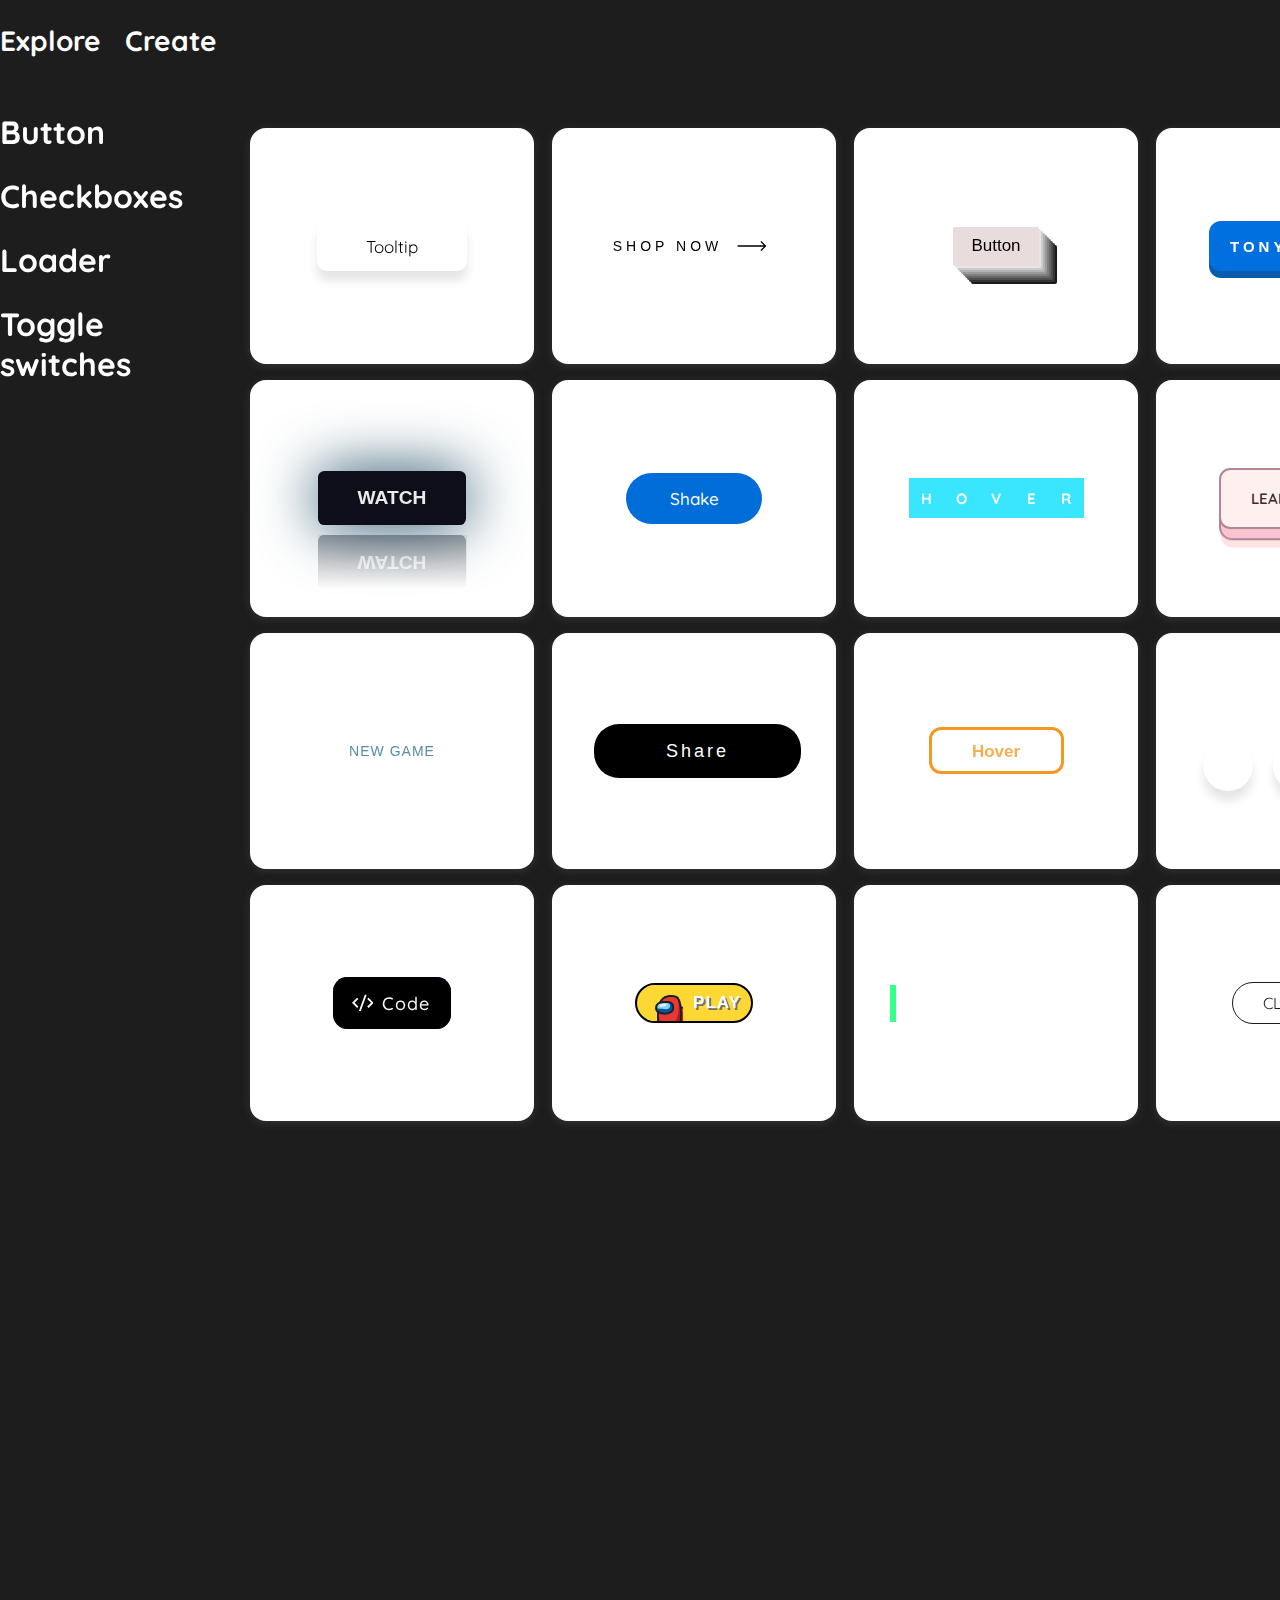
==== commit 455b7d8a: "update" ====
--- a/Button-page.html
+++ b/Button-page.html
@@ -74,11 +74,10 @@
   
       <div class="aside-wrapper">
         <aside class="element-picks">
-            <a class="Element" href="link"" >All</>
-            <a class="Element" href="/Button-page.html">Button</>
-            <a class="Element" href="link">Checkboxes</a>
-            <a class="Element" href="/Element-loader-page.html">Loader</a>
-            <a class="Element" href="link">Toggle switches</a>
+          <a class="Element" href="/Button-page.html">Button</a>
+          <a class="Element" href="/Checkboxes/checkboxes.html">Checkboxes</a>
+          <a class="Element" href="/Element-loader-page.html">Loader</a>
+          <a class="Element" href="/Toggle Switches/toggle-switches.html">Toggle switches</a>
           </aside>
       </div>
 
@@ -88,11 +87,11 @@
       
 
 
-      <section class="button-example">
+      <section class="button-example" >
         <div class="line first">
-          <div class="small-square">
+          <div class="small-square" >
             <div class="uiverse-tooltip">
-              <span class="tooltip-button">uiverse.io</span>
+              <span class="tooltip-button">uiverse</span>
               <span> Tooltip </span>
             </div>
           </div>
--- a/Button-page.css
+++ b/Button-page.css
@@ -57,12 +57,10 @@
     height: 236.3px;
     /* background: #575757; */
     border-radius: 16px;
-    box-shadow: 0px 2px 8px rgb(53, 52, 52) 
-                ;
+    box-shadow: 0px 2px 8px rgb(53, 52, 52) ;
     background-color: #ffffff;
     background-image: none;
-                
-                
+    cursor: pointer;      
     display: flex;  
     align-items: center;
     justify-content: center;
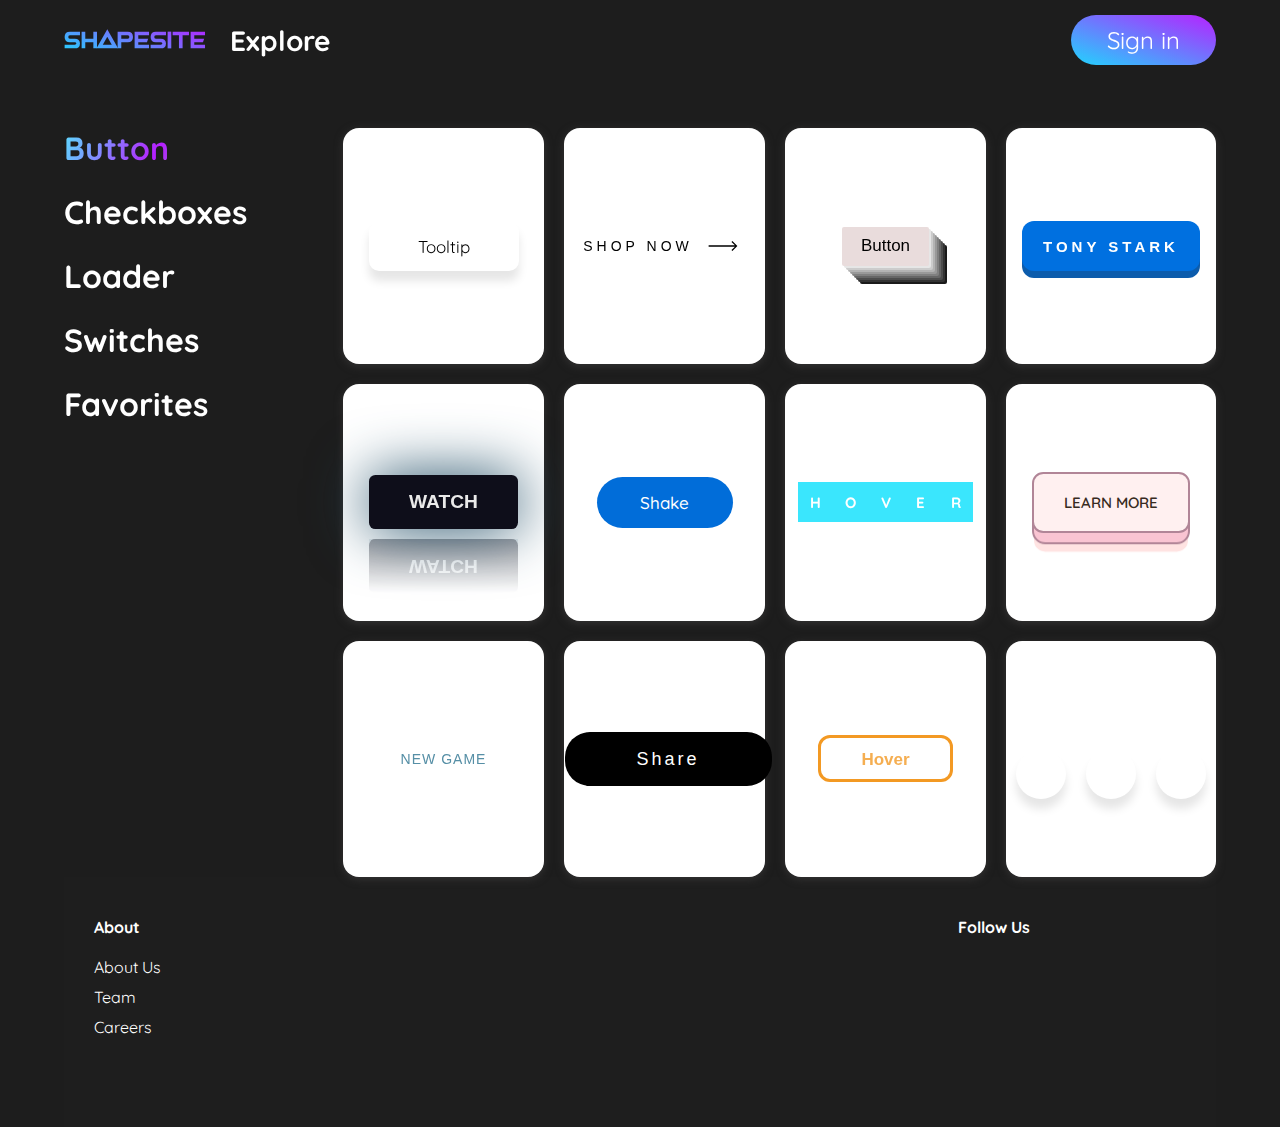
==== commit e285eece: "update" ====
--- a/Button-page.html
+++ b/Button-page.html
@@ -20,16 +20,31 @@
   </head>
   <body>
     <header>
+      <div class="section-header">
       <div class="h-start">
-        <h4 onclick="location.href='/Button-page.html'">Explore</h4>
-        <h4>Create</h4>
+        <h4 class="logo" onclick="location.href='/homepage.html'"> Shapesite </h4>
+        <h4 class="Explore" onclick="location.href='/Button-page.html'"> Explore </h4> 
       </div>
       <button class="signin" onclick="signInForm()">Sign in</button>
+
+      <div class="burger-button">
+      <i class="fa-solid fa-bars" onclick="mobileMenuNav()" style="color: #ffffff;"></i></path>
+    </div>
+    </div>
     </header>
-    <section class="showcase-button">
+
+
+    <section class="mobile-nav" id="mobileNav">
+      <a class="Element" href="/Button-page.html">Button</a>
+      <a class="Element" href="/Checkboxes/checkboxes.html">Checkboxes</a>
+      <a class="Element" href="/Element-loader-page.html">Loader</a>
+      <a class="Element" href="/Toggle-Switches/toggle-switches.html">Switches</a>
+    </section>
+
+    <!-- <section class="showcase-button"> -->
       <div id="darken-element" onclick="turnoffFeild()">
     </div>
-    <form onsubmit="login()">
+    
     <div id="signInField">
       <div id="escape-btn" onclick="turnoffFeild()">
           <i class="fa-solid fa-xmark" onclick="turnoffFeild()"></i>
@@ -46,7 +61,10 @@
         </div>
       </div>
     </div>
-  </form>
+  
+  
+
+  
 
 
 
@@ -70,32 +88,37 @@
       </div>
     </div>
   </form>
-
-  
+ 
+  
+  <main>
+  
+
+    <div class="container container--btn" id="container">
       <div class="aside-wrapper">
         <aside class="element-picks">
           <a class="Element" href="/Button-page.html">Button</a>
           <a class="Element" href="/Checkboxes/checkboxes.html">Checkboxes</a>
           <a class="Element" href="/Element-loader-page.html">Loader</a>
-          <a class="Element" href="/Toggle Switches/toggle-switches.html">Toggle switches</a>
+          <a class="Element" href="/Toggle-Switches/toggle-switches.html"> Switches</a>
+          <a class="Element showcase-button" href="/Add to Favourites/add-to-fav.html">Favorites</a>
           </aside>
       </div>
 
 
-<!-- co the cop dc ------------------------------------------------------------ -->
+     <!-- co the cop dc ------------------------------------------------------------ -->
 
       
 
 
-      <section class="button-example" >
-        <div class="line first">
-          <div class="small-square" >
+    <div class="content content-btn">
+        
+          <div class="small-square-btn" >
             <div class="uiverse-tooltip">
               <span class="tooltip-button">uiverse</span>
               <span> Tooltip </span>
             </div>
           </div>
-          <div class="small-square">
+          <div class="small-square-btn">
             <button class="cta">
               <span class="hover-underline-animation"> Shop now </span>
               <svg
@@ -114,10 +137,14 @@
               </svg>
             </button>
           </div>
-          <div class="small-square">
+
+
+          <div class="small-square-btn">
             <button class="stack-btn">Button</button>
           </div>
-          <div class="small-square">
+
+
+          <div class="small-square-btn">
             <button class="drop-btn" alt="tony stark">
               <i>t</i>
               <i>o</i>
@@ -131,15 +158,15 @@
               <i>k</i>
             </button>
           </div>
-        </div>
-        <div class="line second">
-          <div class="small-square">
+        
+        
+          <div class="small-square-btn">
             <button class="btn-watch">Watch</button>
           </div>
-          <div class="small-square">
+          <div class="small-square-btn">
             <button class="shake">Shake</button>
           </div>
-          <div class="small-square">
+          <div class="small-square-btn">
             <div class="button-hover">
               <div class="box-fall">H</div>
               <div class="box-fall">O</div>
@@ -148,12 +175,13 @@
               <div class="box-fall">R</div>
             </div>
           </div>
-          <div class="small-square">
+
+          <div class="small-square-btn">
             <button class="learn-more">Learn More</button>
           </div>
-        </div>
-        <div class="line third">
-          <div class="small-square">
+        
+  
+          <div class="small-square-btn">
             <div class="buttons">
               <button class="btn">
                 <span></span>
@@ -165,7 +193,8 @@
               </button>
             </div>
           </div>
-          <div class="small-square">
+
+          <div class="small-square-btn">
             <button class="social">
               <span>Share</span>
               <div class="container-btn">
@@ -211,7 +240,9 @@
               </div>
             </button>
           </div>
-          <div class="small-square">
+
+
+          <div class="small-square-btn">
             <div class="container-button">
               <div class="hover bt-1"></div>
               <div class="hover bt-2"></div>
@@ -222,7 +253,9 @@
               <button class="clicked-btn"></button>
             </div>
           </div>
-          <div class="small-square">
+
+
+          <div class="small-square-btn">
             <ul class="wrapper-btn-social">
               <li class="icon-social facebook">
                 <span class="tooltip-social">Facebook</span>
@@ -238,9 +271,9 @@
               </li>
             </ul>
           </div>
-        </div>
-        <div class="line fourth">
-          <div class="small-square">
+        
+        
+          <!-- <div class="small-square-btn">
             <button class="cssbuttons-io">
               <span
                 ><svg xmlns="http://www.w3.org/2000/svg" viewBox="0 0 24 24">
@@ -254,7 +287,8 @@
               >
             </button>
           </div>
-          <div class="small-square">
+
+          <div class="small-square-btn">
             <button class="amongus">
               <svg
                 height="36px"
@@ -300,7 +334,9 @@
               <span class="play">play</span>
             </button>
           </div>
-          <div class="small-square">
+
+
+          <div class="small-square-btn">
             <button data-text="Awesome" class="button-univers">
               <span class="actual-text">&nbsp;universe&nbsp;</span>
               <span class="hover-text" aria-hidden="true"
@@ -308,12 +344,39 @@
               >
             </button>
           </div>
-          <div class="small-square">
+
+          <div class="small-square-btn">
             <a href="#" class="btn"> Click Me</a>
           </div>
+        </div> -->
+
+
+
+    </main>
+
+    <footer class="footer">
+      <div class="footer-content">
+        <div class="footer-section">
+          <h3>About</h3>
+          <ul>
+            <li><a href="#">About Us</a></li>
+            <li><a href="#">Team</a></li>
+            <li><a href="#">Careers</a></li>
+          </ul>
         </div>
-      </section>
-    </section>
+  
+        <div class="footer-section">
+          <h3>Follow Us</h3>
+          <div class="footer-social-icons">
+            <a href="#"><i class="fab fa-twitter"></i></a>
+            <a href="#"><i class="fab fa-facebook-f"></i></a>
+            <a href="#"><i class="fab fa-linkedin-in"></i></a>
+            <a href="#"><i class="fab fa-instagram"></i></a>
+          </div>
+        </div>
+      </div>
+    </footer>
+
     <script src="./Button-page.js"></script>
   </body>
 </html>
--- a/Button-page.css
+++ b/Button-page.css
@@ -1,126 +1,198 @@
-*{
-    margin: 0;
-    padding: 0;
-    box-sizing: border-box;
-}
-body{
-    width: 1440px;
-    height: 1600px;
-    font-family: 'Quicksand', sans-serif;
-    margin: auto;
-    background-color: #1d1d1d;
-}
-header{
-    color: white;
-    display: flex;
-    width: 100%;
-    height: 80px;
-    justify-content: space-between;
-    align-items: center;
-  }
-  h4{
-    color: white;
-    font-size: 28px;
-    transition: 400ms ease-in;
-  }
-  .h-start{
-    display: flex;
-    justify-content: start;
-    gap: 24px;
-    align-items: center;
-  }
-  button:hover{
-    cursor: pointer;
-  }
-  button.signin{
-    padding: 10px 36px;
-    font-size: 24px;
-    border-radius: 32px;
-    font-weight: 400;
-    background-color: #21D4FD;
+* {
+  margin: 0;
+  padding: 0;
+  box-sizing: border-box;
+}
+
+body {
+  display: flex;
+  flex-direction: column;
+  min-height: 100vh;
+  font-family: 'Quicksand', sans-serif;
+  margin: auto;
+  background-color: #1d1d1d;
+  padding-left: 64px;
+  padding-right: 64px;
+}
+
+@font-face {
+  font-family: 'TheShapeOfThings';
+  src: url(/TheShapeOfThings-z2E0.ttf);
+}
+
+main {
+  flex: 1; 
+}
+
+header {
+  color: white;
+  display: flex;
+  /* width: 100%; */
+  height: 80px;
+  justify-content: space-between;
+  align-items: center;
+  z-index: 1;
+}
+
+
+h4{
+  color: white;
+  font-size: 28px;
+  transition: 400ms ease-in;
+}
+h4.logo{
+  font-family:'TheShapeOfThings',sans-serif ;
+  font-size: 20px;
+  background-color: #21D4FD;
+background-image: linear-gradient(19deg, #21D4FD 0%, #B721FF 100%);
+color: transparent;
+-webkit-background-clip: text;
+cursor: pointer;
+}
+
+
+h4.logo:hover{
+  font-size: 22px;
+}
+.h-start{
+  display: flex;
+  justify-content: start;
+  gap: 24px;
+  align-items: center;
+}
+
+h4:hover{
+  font-size: 32px;
+  transition: 400ms ease-out ;
+  cursor: pointer;
+}
+
+.fa-solid{
+  color: white;
+  font-size: 32px;
+  /* background-color: white; */
+  /* margin-left: 768px; */
+}
+
+.burger-button {
+  /* position: absolute;
+  top: 23px;
+  right: 20px; */
+  padding-left: 15px;
+  padding-right: 15px;
+  display: none;
+}
+
+.section-header {
+  display: flex;
+  width: 100%;
+  justify-content: space-between;
+}
+
+button:hover {
+  cursor: pointer;
+}
+
+button.signin {
+  padding: 10px 36px;
+  font-size: 24px;
+  border-radius: 32px;
+  font-weight: 400;
+  background-color: #21D4FD;
   background-image: linear-gradient(19deg, #21D4FD 0%, #B721FF 100%);
   color: white;
   font-family: 'Quicksand', sans-serif;
   transition: 1s ease-in;
   border: none;
-  }
-  button.signin:hover{
-    cursor: pointer;
-  }
-  h4:hover{
-    font-size: 32px;
-    transition: 400ms ease-out ;
-    cursor: pointer;
-  }
-  .small-square {
-    width: 284px;
-    height: 236.3px;
-    /* background: #575757; */
-    border-radius: 16px;
-    box-shadow: 0px 2px 8px rgb(53, 52, 52) ;
-    background-color: #ffffff;
-    background-image: none;
-    cursor: pointer;      
-    display: flex;  
-    align-items: center;
-    justify-content: center;
-    transition: 500ms;
-    position: relative;
-}
-/* .small-square::after{
+}
+
+button.signin:hover {
+  cursor: pointer;
+}
+
+h4:hover {
+  font-size: 32px;
+  transition: 400ms ease-out;
+  cursor: pointer;
+}
+
+.small-square-btn{
+  /* width: 284px; */
+  height: 236.3px;
+  /* background: #575757; */
+  border-radius: 16px;
+  box-shadow: 0px 2px 8px rgb(53, 52, 52);
+  background-color: #ffffff;
+  background-image: none;
+
+
+  display: flex;
+  align-items: center;
+  justify-content: center;
+  transition: 500ms;
+  position: relative;
+}
+.small-square-btn:empty {
+  display: none;
+}
+
+/* .small-square-btn::after{
   position: absolute;
   content: "200";
   right: 12px;
   bottom: 0;
 
 } */
-.small-square:hover{
+.small-square-btn:hover {
   background-color: #21D4FD;
   background-image: linear-gradient(19deg, #21D4FD 0%, #B721FF 100%);
   cursor: pointer;
-  transition:  500ms ease-in;
-}
-.aside-wrapper{
+  transition: 500ms ease-in;
+}
+
+.aside-wrapper {
   position: relative;
 }
-section.showcase-button {
-    display: flex;
-    margin: 32px auto;
-    width: 100%;
-    position: relative;
-    
-}
+
+/* section.showcase-button {
+  display: flex;
+  margin: 32px auto;
+  width: 100%;
+  position: relative;
+} */
+
 aside.element-picks {
-    /* font-size: 24px; */
-    color: white;
-    display: flex;
-    flex-direction: column;
-    gap: 24px;
-    margin-right: 24px ;
-    position: sticky;
-    top: 20px;
+  /* font-size: 24px; */
+  color: white;
+  display: flex;
+  flex-direction: column;
+  gap: 24px;
+  margin-right: 24px;
+  position: sticky;
+  top: 20px;
 }
 
 div#signInField {
   position: absolute;
   height: 500px;
-  width: 872px;
+  /* width: 872px; */
   z-index: 7;
   background: rgb(0, 0, 0);
   left: 50%;
   transform: translate(-50%, 0);
   top: 76px;
   border-radius: 16px;
-  padding: 32px 20px ;
+  padding: 32px 20px;
   display: flex;
   flex-direction: column;
   justify-content: center;
   align-items: center;
   gap: 24px;
   color: white;
-  font-family:'Quicksand', sans-serif ;
+  font-family: 'Quicksand', sans-serif;
   transition: 0.4s ease-in;
   visibility: hidden;
+  width: 872px;
 }
 
 
@@ -130,49 +202,47 @@
   -webkit-background-clip: text;
 } */
 
-.fa-solid{
-  color: white;
-  font-size: 32px;
-  /* background-color: white; */
-  margin-left: 768px;
-}
-
-.fa-solid:hover{
+
+.fa-solid:hover {
   cursor: pointer;
 }
-label{
+
+label {
   font-size: 28px;
 }
-input#Email{
-    padding: 16px 16px;
-    width: 426px;
-    border: none;
-    border-radius: 32px;
-}
-input#Password{
+
+input#Email {
   padding: 16px 16px;
-    width: 426px;
-    border: none;
-    border-radius: 32px;
-    margin-bottom: 16px;
-}
-
-button.Login-btn{
+  width: 426px;
+  border: none;
+  border-radius: 32px;
+}
+
+input#Password {
+  padding: 16px 16px;
+  width: 426px;
+  border: none;
+  border-radius: 32px;
+  margin-bottom: 16px;
+}
+
+button.Login-btn {
   padding: 10px 36px;
   font-size: 24px;
   border-radius: 32px;
   font-weight: 400;
   background-color: #21D4FD;
-background-image: linear-gradient(19deg, #21D4FD 0%, #B721FF 100%);
-color: white;
-font-family: 'Quicksand', sans-serif;
-border: none;
-}
-button.Login-btn:hover{
+  background-image: linear-gradient(19deg, #21D4FD 0%, #B721FF 100%);
+  color: white;
+  font-family: 'Quicksand', sans-serif;
+  border: none;
+}
+
+button.Login-btn:hover {
   cursor: pointer;
 }
 
-#darken-element{
+#darken-element {
   position: fixed;
   display: none;
   width: 100%;
@@ -181,59 +251,65 @@
   left: 0;
   right: 0;
   bottom: 0;
-  background-color: rgba(0,0,0,0.75);
+  background-color: rgba(0, 0, 0, 0.75);
   z-index: 6;
   cursor: pointer;
   transition: 1s;
   backdrop-filter: blur(16px);
 }
 
-div#signInField p{
+div#signInField p {
   font-size: 18px;
 }
 
-
-
-.line{
-    display: flex;
-    gap: 18px;
-    margin: 16px auto;
-}
-
-.GoToSignUpField{
+div#signInField  {
+  text-align: center;
+  margin-left: 24px;
+  margin-top: 12px;
+}
+
+
+.line {
+  display: flex;
+  gap: 18px;
+  margin: 16px auto;
+}
+
+.GoToSignUpField {
   text-decoration: none;
   color: rgb(212, 212, 212);
   font-size: 16px;
 }
 
 
-.active{
+.active {
   background-color: #5ae0ff;
-   background-image: linear-gradient(115deg, #5ae0ff 0%, #b61eff 52%, #71d2aa 90%);
-   color: transparent;
-   -webkit-background-clip: text;
-  font-size: 34px;
+  background-image: linear-gradient(115deg, #5ae0ff 0%, #b61eff 52%, #71d2aa 90%);
+  color: transparent;
+  -webkit-background-clip: text;
+  font-size: 32px;
   font-weight: 700;
   text-decoration: none;
-  
-}
-.Element{
+
+}
+
+.Element {
   font-family: 'Quicksand', sans-serif;
-   font-size: 32px;
-   font-weight: 700;
-   color: white;
-   text-decoration: none;
-}
-
-.Element:hover{
-   background-color: #5ae0ff;
-   background-image: linear-gradient(115deg, #5ae0ff 0%, #b61eff 52%, #71d2aa 90%);
-   -webkit-background-clip: text;
-   color: transparent;
-   z-index: 10;
-   transition: 0.3s ;
-   font-size: 34px;
-   cursor: pointer;
+  font-size: 32px;
+  font-weight: 700;
+  color: white;
+  text-decoration: none;
+}
+
+.Element:hover {
+  background-color: #5ae0ff;
+  background-image: linear-gradient(115deg, #5ae0ff 0%, #b61eff 52%, #71d2aa 90%);
+  -webkit-background-clip: text;
+  color: transparent;
+  z-index: 10;
+  transition: 0.3s;
+  /* font-size: 34px; */
+  cursor: pointer;
 }
 
 
@@ -312,6 +388,263 @@
 }
 
 
+/* .fa-solid.fa-heart.fa-sm{
+  
+} */
+/* .Element.active{
+background-color: #21D4FD;
+background-image: linear-gradient(19deg, #21D4FD 0%, #B721FF 100%);
+border-radius: 32px;
+padding: 12px;
+transition: 0.5s;
+text-align: center;
+} */
+
+
+
+/* RESPONISVE */
+
+
+.content-btn {
+  display: grid;
+  grid-template-columns: repeat(4, 1fr);
+  gap: 20px;
+  width: 100%;
+  margin-left: 36px;
+  padding-left: 36px;
+} 
+
+.container--btn {
+  display: flex;
+  margin-top: 48px;
+}
+
+.close-dialog {
+  width: 100%;
+  text-align: end;
+}
+
+.mobile-nav {
+  top: 0;
+  left: 0;
+  width: 100%;
+  height: 100%;
+  display: flex;
+  gap: 20px;
+  text-align: center;
+  flex-direction: column;
+  background-color: #1d1d1d;
+  /* position:absolute; */
+  display: none;
+  z-index: 99;
+}
+
+.mobile-nav a {
+  color: white;
+  text-decoration-line: none;
+
+  @media only screen and (max-width: 768px) {}
+}
+
+
+@media only screen and (max-width: 768px) {
+  .container--btn{
+    margin-top: 24px;
+  }
+  .burger-button {
+    display: block;
+  }
+  body{
+    margin: 12px;
+    padding: 12px;
+  }
+  
+  .signin {
+    display: none;
+  }
+  
+  h4.Explore{
+    display: none;
+  }
+
+  .content-btn {
+    grid-template-columns: repeat(2, 1fr) !important;
+    margin: 0;
+    padding: 0;
+  }
+
+  .aside-wrapper {
+    display: none;
+  }
+  
+
+  input#Email {
+    width: 200px;
+  }
+
+  input#Password {
+    width: 200px;
+  }
+
+  div#signInField {
+    padding: 0;
+    max-width: 300px;
+  }
+}
+
+@media only screen and (max-width: 1024px) {
+  .content-btn {
+    grid-template-columns: repeat(3, 1fr);
+    margin: 0;
+    padding: 0;
+  }
+
+  .container--btn{
+    margin-top: 24px;
+  }
+  body{
+    margin: auto;
+    padding: auto;
+  }
+  .Explore{
+    display: none;
+  }
+}
+
+
+@media only screen and (min-width: 1336px) {
+  .content-btn {
+    grid-template-columns: repeat(4, 1fr);
+    /* margin: 0;
+    padding: 0; */
+  }
+  .container--btn{
+    margin-top: 24px;
+  }
+}
+
+
+/* add fav */
+.favorite-button {
+  position: absolute;
+  bottom: 10px;
+  right: 10px;
+  width: 30px;
+  height: 30px;
+  border: none;
+  background-color: transparent;
+  font-size: 20px;
+  cursor:pointer;
+}
+
+.favorite-button:hover .fa-solid{
+  color: black;
+}
+
+/* Footer */
+.footer {
+  background-color: #1e1e1e;
+  color: #ffffff;
+  padding: 40px 0px;
+}
+
+.footer-content {
+  display: flex;
+  justify-content: space-between;
+  flex-wrap: wrap;
+}
+
+.footer-section {
+  flex-basis: 25%;
+  padding: 0 30px;
+  margin-bottom: 40px;
+}
+
+.footer-section h3 {
+  font-size: 16px;
+  margin-bottom: 20px;
+}
+
+.footer-section ul {
+  list-style: none;
+  padding: 0;
+  margin: 0;
+}
+
+.footer-section ul li {
+  margin-bottom: 10px;
+}
+
+.footer-section ul li a {
+  color: #ffffff;
+  text-decoration: none;
+  transition: color 0.3s ease;
+}
+
+.footer-section ul li a:hover {
+  color: #cccccc;
+}
+
+.footer-social-icons {
+  margin-top: 40px;
+}
+
+.footer-social-icons a {
+  display: inline-block;
+  color: #ffffff;
+  text-decoration: none;
+  margin-right: 10px;
+}
+
+.footer-social-icons a i {
+  font-size: 18px;
+}
+
+@keyframes apeared {
+  from {
+    top: -50%
+  };
+  0% {
+    opacity: 0%;
+  };
+
+  15% {
+    opacity: 15%;
+  }
+  25%{
+    opacity: 30%;
+  }
+  40%{
+    opacity: 40%;
+  }
+  50% {
+    opacity: 50%;
+  };
+  60%{
+    opacity: 60%;
+  }
+  75%{
+    opacity: 75%;
+  }
+  85%{
+    opacity: 85%;
+  }
+  100%{
+    opacity: 100%;
+  };
+}
+
+@keyframes disapear{
+  
+  from{
+    top: 76px;
+  }
+  to {
+    top: -50%;
+  }
+}
+
+
 
 
 /* .Element.active{
@@ -1469,7 +1802,7 @@
    opacity: 0;
   }
   
-  @keyframes apeared {
+  /* @keyframes apeared {
     from {
       top: -50%
     };
@@ -1511,7 +1844,7 @@
     to {
       top: -50%;
     }
-  }
+  } */
 
 
   